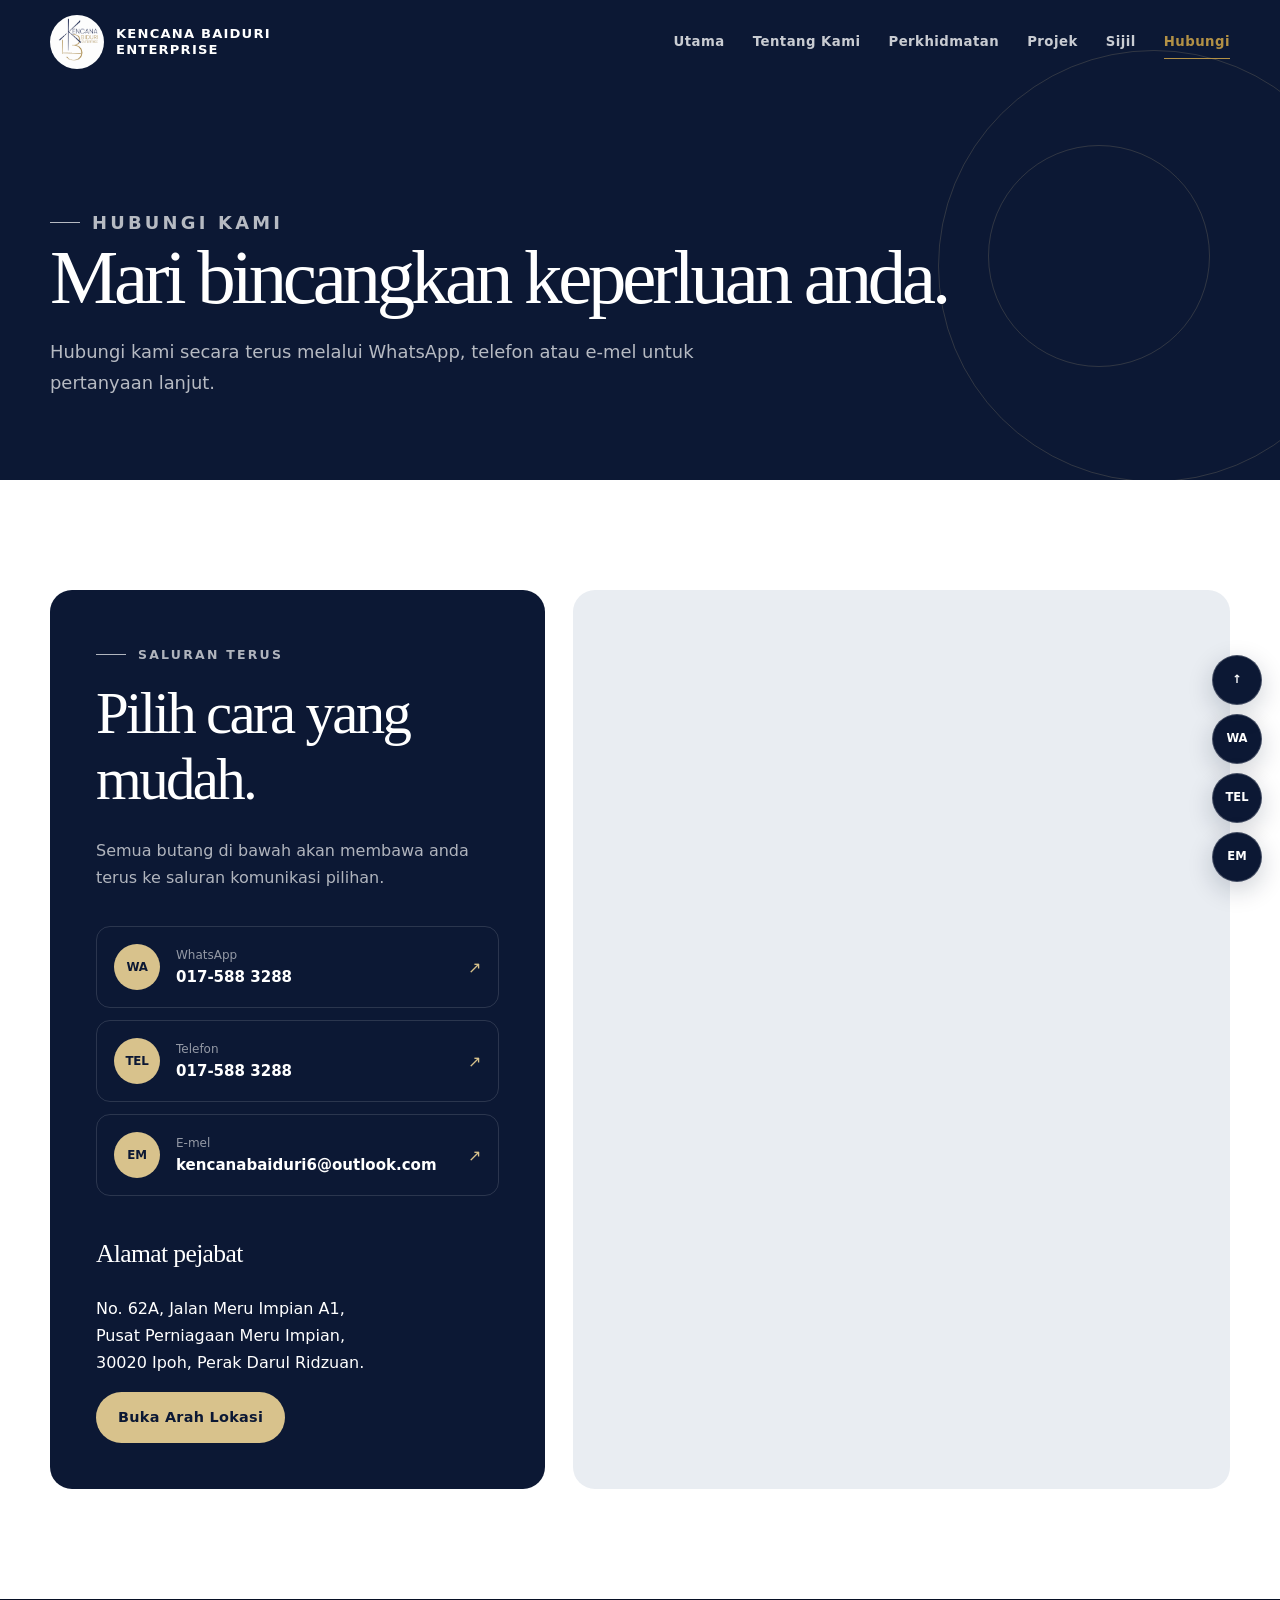
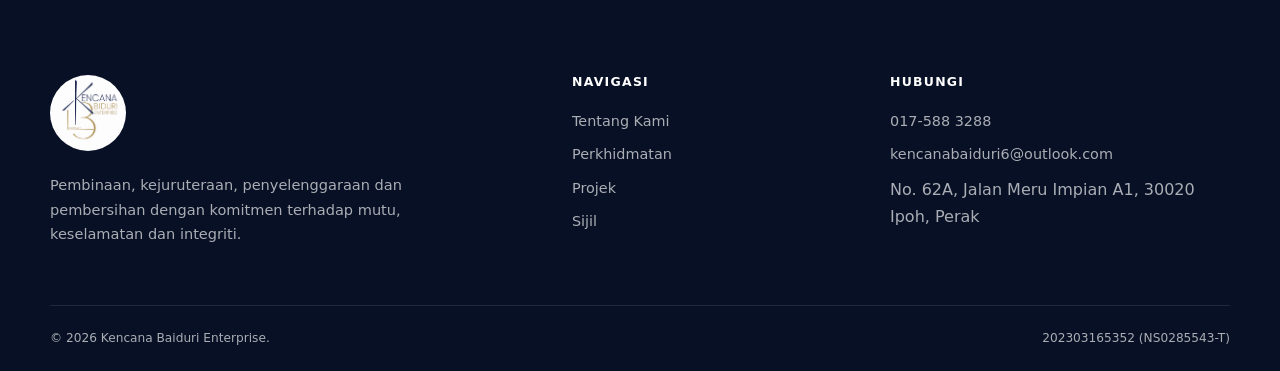
==== hubungi.html @ 01e51108 "Build Kencana Baiduri company website" ====
<!doctype html>
<html lang="ms">
<head>
  <meta charset="utf-8"><meta name="viewport" content="width=device-width, initial-scale=1">
  <meta name="description" content="Hubungi Kencana Baiduri Enterprise melalui WhatsApp, telefon atau e-mel.">
  <meta name="theme-color" content="#0c1834"><title>Hubungi Kami | Kencana Baiduri Enterprise</title>
  <link rel="icon" type="image/png" href="assets/images/kencana-baiduri-logo-upscaled.png"><link rel="stylesheet" href="assets/css/style.css"><script src="assets/js/main.js" defer></script>
</head>
<body>
  <a class="skip-link" href="#kandungan">Langkau ke kandungan</a>
  <header class="site-header"><div class="container nav-wrap"><a class="brand" href="index.html" aria-label="Kencana Baiduri Enterprise - Utama"><img src="assets/images/kencana-baiduri-logo-upscaled.png" alt="Logo Kencana Baiduri Enterprise"><span class="brand-text">Kencana Baiduri<br>Enterprise</span></a><button class="nav-toggle" type="button" aria-label="Buka menu" aria-expanded="false" aria-controls="main-menu"><span></span></button><nav class="nav-menu" id="main-menu" aria-label="Navigasi utama"><a href="index.html">Utama</a><a href="tentang.html">Tentang Kami</a><a href="perkhidmatan.html">Perkhidmatan</a><a href="projek.html">Projek</a><a href="sijil.html">Sijil</a><a href="hubungi.html">Hubungi</a></nav></div></header>
  <main id="kandungan">
    <section class="page-hero"><div class="container"><p class="eyebrow reveal">Hubungi kami</p><h1 class="reveal reveal-delay-1">Mari bincangkan keperluan anda.</h1><p class="reveal reveal-delay-2">Hubungi kami secara terus melalui WhatsApp, telefon atau e-mel untuk pertanyaan lanjut.</p></div></section>
    <section class="section"><div class="container contact-grid">
      <div class="contact-panel reveal"><p class="eyebrow">Saluran terus</p><h2>Pilih cara yang mudah.</h2><p>Semua butang di bawah akan membawa anda terus ke saluran komunikasi pilihan.</p>
        <div class="contact-options">
          <a class="contact-option" href="https://wa.me/60175883288" target="_blank" rel="noopener"><span class="contact-icon">WA</span><span><small>WhatsApp</small><strong>017-588 3288</strong></span><span class="arrow" aria-hidden="true">&#8599;</span></a>
          <a class="contact-option" href="tel:+60175883288"><span class="contact-icon">TEL</span><span><small>Telefon</small><strong>017-588 3288</strong></span><span class="arrow" aria-hidden="true">&#8599;</span></a>
          <a class="contact-option" href="mailto:kencanabaiduri6@outlook.com"><span class="contact-icon">EM</span><span><small>E-mel</small><strong>kencanabaiduri6@outlook.com</strong></span><span class="arrow" aria-hidden="true">&#8599;</span></a>
        </div>
        <div style="margin-top: 44px"><h3>Alamat pejabat</h3><p>No. 62A, Jalan Meru Impian A1,<br>Pusat Perniagaan Meru Impian,<br>30020 Ipoh, Perak Darul Ridzuan.</p><a class="btn btn-primary" href="https://www.google.com/maps/search/?api=1&query=No+62A+Jalan+Meru+Impian+A1+30020+Ipoh+Perak" target="_blank" rel="noopener">Buka Arah Lokasi</a></div>
      </div>
      <div class="map-card reveal reveal-delay-1"><iframe title="Peta lokasi Kencana Baiduri Enterprise" loading="lazy" allowfullscreen referrerpolicy="no-referrer-when-downgrade" src="https://www.google.com/maps?q=No%2062A%2C%20Jalan%20Meru%20Impian%20A1%2C%2030020%20Ipoh%2C%20Perak&output=embed"></iframe></div>
    </div></section>
  </main>
  <footer class="site-footer"><div class="container footer-main"><div class="footer-brand"><img src="assets/images/kencana-baiduri-logo-upscaled.png" alt="Logo Kencana Baiduri Enterprise" loading="lazy"><p>Pembinaan, kejuruteraan, penyelenggaraan dan pembersihan dengan komitmen terhadap mutu, keselamatan dan integriti.</p></div><div><h2 class="footer-heading">Navigasi</h2><div class="footer-links"><a href="tentang.html">Tentang Kami</a><a href="perkhidmatan.html">Perkhidmatan</a><a href="projek.html">Projek</a><a href="sijil.html">Sijil</a></div></div><div><h2 class="footer-heading">Hubungi</h2><div class="footer-links"><a href="tel:+60175883288">017-588 3288</a><a href="mailto:kencanabaiduri6@outlook.com">kencanabaiduri6@outlook.com</a><span>No. 62A, Jalan Meru Impian A1, 30020 Ipoh, Perak</span></div></div></div><div class="container footer-bottom"><span>&copy; <span data-year></span> Kencana Baiduri Enterprise.</span><span>202303165352 (NS0285543-T)</span></div></footer>
  <div class="floating-contact" aria-label="Hubungi segera"><button class="float-btn back-top" type="button" aria-label="Kembali ke atas">&#8593;</button><a class="float-btn" href="https://wa.me/60175883288" target="_blank" rel="noopener" aria-label="WhatsApp">WA</a><a class="float-btn" href="tel:+60175883288" aria-label="Telefon">TEL</a><a class="float-btn" href="mailto:kencanabaiduri6@outlook.com" aria-label="E-mel">EM</a></div>
</body>
</html>
---- assets/css/style.css ----
:root {
  --navy: #0c1834;
  --navy-soft: #162748;
  --navy-pale: #e9edf4;
  --gold: #b39146;
  --gold-light: #d8c28c;
  --ivory: #f7f5ef;
  --white: #ffffff;
  --ink: #142039;
  --muted: #667085;
  --line: rgba(12, 24, 52, 0.13);
  --shadow: 0 24px 70px rgba(12, 24, 52, 0.11);
  --container: min(1180px, calc(100% - 40px));
  --radius: 22px;
  --transition: 240ms cubic-bezier(.2, .8, .2, 1);
}

* {
  box-sizing: border-box;
}

html {
  scroll-behavior: smooth;
}

body {
  margin: 0;
  color: var(--ink);
  background: var(--white);
  font-family: Inter, ui-sans-serif, system-ui, -apple-system, BlinkMacSystemFont, "Segoe UI", sans-serif;
  font-size: 16px;
  line-height: 1.7;
  -webkit-font-smoothing: antialiased;
}

body.nav-open,
body.lightbox-open {
  overflow: hidden;
}

img {
  max-width: 100%;
  display: block;
}

a {
  color: inherit;
  text-decoration: none;
}

button,
a {
  -webkit-tap-highlight-color: transparent;
}

button,
input,
textarea,
select {
  font: inherit;
}

.skip-link {
  position: fixed;
  z-index: 1000;
  top: 10px;
  left: 10px;
  padding: 10px 16px;
  color: var(--white);
  background: var(--navy);
  border-radius: 8px;
  transform: translateY(-140%);
}

.skip-link:focus {
  transform: translateY(0);
}

.container {
  width: var(--container);
  margin-inline: auto;
}

.section {
  padding: 110px 0;
}

.section-soft {
  background: #f5f7fa;
}

.eyebrow {
  display: inline-flex;
  align-items: center;
  gap: 12px;
  margin: 0 0 18px;
  color: var(--gold);
  font-size: 0.78rem;
  font-weight: 750;
  letter-spacing: 0.18em;
  line-height: 1.4;
  text-transform: uppercase;
}

.eyebrow::before {
  width: 30px;
  height: 1px;
  content: "";
  background: currentColor;
}

h1,
h2,
h3,
p {
  margin-top: 0;
}

h1,
h2,
h3 {
  color: var(--navy);
  font-family: Georgia, "Times New Roman", serif;
  font-weight: 400;
  line-height: 1.12;
}

h1 {
  font-size: clamp(3.3rem, 7vw, 6.5rem);
  letter-spacing: -0.055em;
}

h2 {
  margin-bottom: 24px;
  font-size: clamp(2.35rem, 4.6vw, 4.25rem);
  letter-spacing: -0.045em;
}

h3 {
  font-size: 1.6rem;
  letter-spacing: -0.025em;
}

.lead {
  max-width: 760px;
  color: var(--muted);
  font-size: clamp(1.05rem, 1.6vw, 1.25rem);
}

.section-heading {
  display: grid;
  grid-template-columns: minmax(0, 0.9fr) minmax(260px, 0.55fr);
  gap: 70px;
  align-items: end;
  margin-bottom: 56px;
}

.section-heading > * {
  margin-bottom: 0;
}

.btn {
  min-height: 50px;
  display: inline-flex;
  align-items: center;
  justify-content: center;
  gap: 10px;
  padding: 12px 21px;
  border: 1px solid transparent;
  border-radius: 999px;
  cursor: pointer;
  font-size: 0.9rem;
  font-weight: 750;
  letter-spacing: 0.02em;
  transition: transform var(--transition), background var(--transition), color var(--transition), border-color var(--transition);
}

.btn:hover {
  transform: translateY(-2px);
}

.btn-primary {
  color: var(--navy);
  background: var(--gold-light);
}

.btn-primary:hover {
  background: #e5d5ad;
}

.btn-outline {
  color: var(--white);
  border-color: rgba(255, 255, 255, 0.42);
  background: rgba(255, 255, 255, 0.05);
  backdrop-filter: blur(8px);
}

.btn-outline:hover {
  border-color: var(--gold-light);
  color: var(--gold-light);
}

.btn-dark {
  color: var(--white);
  background: var(--navy);
}

.btn-dark:hover {
  background: var(--navy-soft);
}

.text-link {
  display: inline-flex;
  align-items: center;
  gap: 8px;
  color: var(--navy);
  font-weight: 750;
}

.text-link::after {
  content: "\2197";
  color: var(--gold);
  transition: transform var(--transition);
}

.text-link:hover::after {
  transform: translate(3px, -3px);
}

/* Header */
.site-header {
  position: fixed;
  z-index: 100;
  top: 0;
  left: 0;
  width: 100%;
  border-bottom: 1px solid transparent;
  transition: background var(--transition), border-color var(--transition), box-shadow var(--transition);
}

.site-header.scrolled,
.site-header.inner-header {
  border-color: rgba(12, 24, 52, 0.08);
  background: rgba(255, 255, 255, 0.94);
  box-shadow: 0 8px 30px rgba(12, 24, 52, 0.06);
  backdrop-filter: blur(16px);
}

.nav-wrap {
  min-height: 84px;
  display: flex;
  align-items: center;
  justify-content: space-between;
  gap: 30px;
}

.brand {
  position: relative;
  z-index: 102;
  display: inline-flex;
  align-items: center;
  gap: 12px;
}

.brand img {
  width: 54px;
  height: 54px;
  border-radius: 50%;
  object-fit: cover;
}

.brand-text {
  color: var(--white);
  font-size: 0.82rem;
  font-weight: 800;
  letter-spacing: 0.09em;
  line-height: 1.24;
  text-transform: uppercase;
}

.site-header.scrolled .brand-text,
.site-header.inner-header .brand-text {
  color: var(--navy);
}

.nav-menu {
  display: flex;
  align-items: center;
  gap: 28px;
}

.nav-menu a {
  position: relative;
  padding: 10px 0;
  color: rgba(255, 255, 255, 0.78);
  font-size: 0.83rem;
  font-weight: 720;
  letter-spacing: 0.035em;
}

.site-header.scrolled .nav-menu a,
.site-header.inner-header .nav-menu a {
  color: #43506a;
}

.nav-menu a::after {
  position: absolute;
  bottom: 4px;
  left: 0;
  width: 0;
  height: 1px;
  content: "";
  background: var(--gold);
  transition: width var(--transition);
}

.nav-menu a:hover,
.nav-menu a.active,
.site-header.scrolled .nav-menu a:hover,
.site-header.scrolled .nav-menu a.active,
.site-header.inner-header .nav-menu a:hover,
.site-header.inner-header .nav-menu a.active {
  color: var(--gold);
}

.nav-menu a:hover::after,
.nav-menu a.active::after {
  width: 100%;
}

.nav-toggle {
  position: relative;
  z-index: 102;
  width: 46px;
  height: 46px;
  display: none;
  align-items: center;
  justify-content: center;
  border: 1px solid rgba(255, 255, 255, 0.28);
  border-radius: 50%;
  color: var(--white);
  background: transparent;
  cursor: pointer;
}

.site-header.scrolled .nav-toggle,
.site-header.inner-header .nav-toggle {
  border-color: var(--line);
  color: var(--navy);
}

.nav-toggle span,
.nav-toggle span::before,
.nav-toggle span::after {
  width: 20px;
  height: 1.5px;
  display: block;
  content: "";
  background: currentColor;
  transition: transform var(--transition), opacity var(--transition);
}

.nav-toggle span::before {
  transform: translateY(-6px);
}

.nav-toggle span::after {
  transform: translateY(4.5px);
}

.nav-toggle[aria-expanded="true"] span {
  background: transparent;
}

.nav-toggle[aria-expanded="true"] span::before {
  background: var(--navy);
  transform: translateY(1px) rotate(45deg);
}

.nav-toggle[aria-expanded="true"] span::after {
  background: var(--navy);
  transform: translateY(-0.5px) rotate(-45deg);
}

/* Hero */
.hero {
  min-height: 760px;
  height: 92svh;
  display: grid;
  align-items: center;
  color: var(--white);
  background-color: var(--navy);
  background-image: linear-gradient(90deg, rgba(5, 12, 28, 0.96) 0%, rgba(5, 12, 28, 0.82) 42%, rgba(5, 12, 28, 0.18) 75%), url("../images/hero-infrastructure.png");
  background-position: center;
  background-size: cover;
}

.hero-content {
  max-width: 780px;
  padding-top: 90px;
}

.hero .eyebrow {
  color: var(--gold-light);
}

.hero h1 {
  margin-bottom: 26px;
  color: var(--white);
}

.hero h1 em {
  color: var(--gold-light);
  font-style: normal;
}

.hero .lead {
  max-width: 650px;
  margin-bottom: 34px;
  color: rgba(255, 255, 255, 0.73);
}

.hero-actions {
  display: flex;
  flex-wrap: wrap;
  gap: 12px;
}

.hero-stats {
  position: absolute;
  right: 0;
  bottom: 0;
  left: 0;
  display: grid;
  grid-template-columns: repeat(3, 1fr);
  border-top: 1px solid rgba(255, 255, 255, 0.16);
  background: rgba(7, 15, 33, 0.56);
  backdrop-filter: blur(14px);
}

.stat {
  padding: 23px 40px;
  border-right: 1px solid rgba(255, 255, 255, 0.13);
}

.stat:last-child {
  border-right: 0;
}

.stat strong,
.stat span {
  display: block;
}

.stat strong {
  color: var(--gold-light);
  font-family: Georgia, "Times New Roman", serif;
  font-size: 1.55rem;
  font-weight: 400;
}

.stat span {
  color: rgba(255, 255, 255, 0.67);
  font-size: 0.76rem;
  font-weight: 700;
  letter-spacing: 0.08em;
  text-transform: uppercase;
}

.page-hero {
  min-height: 480px;
  display: flex;
  align-items: flex-end;
  padding: 165px 0 82px;
  color: var(--white);
  background: var(--navy);
  overflow: hidden;
  position: relative;
}

.page-hero::before,
.page-hero::after {
  position: absolute;
  border: 1px solid rgba(216, 194, 140, 0.18);
  border-radius: 50%;
  content: "";
}

.page-hero::before {
  top: 50px;
  right: -90px;
  width: 430px;
  height: 430px;
}

.page-hero::after {
  top: 145px;
  right: 70px;
  width: 220px;
  height: 220px;
}

.page-hero .container {
  position: relative;
  z-index: 1;
}

.page-hero h1 {
  max-width: 900px;
  margin-bottom: 16px;
  color: var(--white);
  font-size: clamp(3.3rem, 6vw, 5.8rem);
}

.page-hero p {
  max-width: 670px;
  margin-bottom: 0;
  color: rgba(255, 255, 255, 0.7);
  font-size: 1.12rem;
}

/* Content blocks */
.split {
  display: grid;
  grid-template-columns: minmax(0, 0.85fr) minmax(320px, 1fr);
  gap: 90px;
  align-items: center;
}

.brand-panel {
  position: relative;
  min-height: 520px;
  display: grid;
  place-items: center;
  padding: 56px;
  border-radius: 32px 0 32px 0;
  background: var(--navy);
  overflow: hidden;
}

.brand-panel::before {
  position: absolute;
  top: -130px;
  right: -130px;
  width: 390px;
  height: 390px;
  border: 1px solid rgba(216, 194, 140, 0.28);
  border-radius: 50%;
  content: "";
}

.brand-panel::after {
  position: absolute;
  bottom: -120px;
  left: -80px;
  width: 320px;
  height: 320px;
  border: 70px solid rgba(179, 145, 70, 0.1);
  border-radius: 50%;
  content: "";
}

.brand-panel img {
  position: relative;
  z-index: 1;
  width: min(100%, 360px);
  border-radius: 50%;
  box-shadow: 0 24px 70px rgba(0, 0, 0, 0.25);
}

.feature-list {
  margin: 32px 0;
  padding: 0;
  list-style: none;
}

.feature-list li {
  display: grid;
  grid-template-columns: 28px 1fr;
  gap: 12px;
  align-items: start;
  margin-bottom: 14px;
}

.feature-list li::before {
  width: 24px;
  height: 24px;
  display: grid;
  place-items: center;
  border-radius: 50%;
  color: var(--gold);
  background: rgba(179, 145, 70, 0.12);
  content: "\2713";
  font-size: 0.75rem;
  font-weight: 900;
}

.service-grid {
  display: grid;
  grid-template-columns: repeat(4, 1fr);
  border-top: 1px solid var(--line);
  border-left: 1px solid var(--line);
}

.service-card {
  min-height: 360px;
  display: flex;
  flex-direction: column;
  padding: 38px 30px 32px;
  border-right: 1px solid var(--line);
  border-bottom: 1px solid var(--line);
  background: var(--white);
  transition: color var(--transition), background var(--transition), transform var(--transition);
}

.service-card:hover {
  z-index: 2;
  color: var(--white);
  background: var(--navy);
  transform: translateY(-6px);
}

.service-card .number {
  margin-bottom: 70px;
  color: var(--gold);
  font-family: Georgia, "Times New Roman", serif;
  font-size: 1.05rem;
}

.service-card h3 {
  margin-bottom: 15px;
  transition: color var(--transition);
}

.service-card p {
  margin-bottom: 0;
  color: var(--muted);
  font-size: 0.92rem;
  transition: color var(--transition);
}

.service-card:hover h3,
.service-card:hover p {
  color: var(--white);
}

.service-card .arrow {
  width: 42px;
  height: 42px;
  display: grid;
  place-items: center;
  margin-top: auto;
  border: 1px solid var(--line);
  border-radius: 50%;
  color: var(--gold);
  transition: border-color var(--transition), transform var(--transition);
}

.service-card:hover .arrow {
  border-color: rgba(255, 255, 255, 0.3);
  transform: rotate(45deg);
}

.project-list {
  display: grid;
  gap: 18px;
}

.project-row {
  display: grid;
  grid-template-columns: 90px minmax(0, 1fr) 210px 160px;
  gap: 30px;
  align-items: center;
  padding: 30px 34px;
  border: 1px solid var(--line);
  border-radius: 16px;
  background: var(--white);
  transition: border-color var(--transition), box-shadow var(--transition), transform var(--transition);
}

.project-row:hover {
  border-color: rgba(179, 145, 70, 0.45);
  box-shadow: var(--shadow);
  transform: translateY(-3px);
}

.project-row .project-index {
  color: var(--gold);
  font-family: Georgia, "Times New Roman", serif;
  font-size: 2rem;
}

.project-row h3 {
  margin-bottom: 4px;
  font-family: inherit;
  font-size: 1rem;
  font-weight: 760;
  line-height: 1.5;
}

.project-row p,
.project-row span {
  margin-bottom: 0;
  color: var(--muted);
  font-size: 0.87rem;
}

.project-value {
  color: var(--navy) !important;
  font-weight: 800;
  text-align: right;
}

.metrics {
  display: grid;
  grid-template-columns: repeat(3, 1fr);
  margin-top: 64px;
  border: 1px solid var(--line);
  border-radius: var(--radius);
  overflow: hidden;
}

.metric {
  padding: 38px;
  border-right: 1px solid var(--line);
}

.metric:last-child {
  border-right: 0;
}

.metric strong,
.metric span {
  display: block;
}

.metric strong {
  color: var(--navy);
  font-family: Georgia, "Times New Roman", serif;
  font-size: clamp(2rem, 4vw, 3.4rem);
  font-weight: 400;
  line-height: 1.1;
}

.metric span {
  margin-top: 8px;
  color: var(--muted);
  font-size: 0.8rem;
  font-weight: 750;
  letter-spacing: 0.08em;
  text-transform: uppercase;
}

.gallery-grid {
  display: grid;
  grid-template-columns: repeat(4, 1fr);
  gap: 14px;
}

.gallery-item {
  position: relative;
  aspect-ratio: 1 / 0.9;
  padding: 0;
  border: 0;
  border-radius: 16px;
  cursor: zoom-in;
  background: var(--navy);
  overflow: hidden;
}

.gallery-item img {
  width: 100%;
  height: 100%;
  object-fit: cover;
  transition: transform 600ms cubic-bezier(.2, .8, .2, 1), opacity var(--transition);
}

.gallery-item::after {
  position: absolute;
  inset: 0;
  content: "";
  background: linear-gradient(180deg, transparent 55%, rgba(5, 12, 28, 0.76));
  opacity: 0;
  transition: opacity var(--transition);
}

.gallery-item:hover img {
  transform: scale(1.045);
}

.gallery-item:hover::after {
  opacity: 1;
}

.document-grid {
  display: grid;
  grid-template-columns: repeat(3, 1fr);
  gap: 28px;
}

.document-card {
  border: 1px solid var(--line);
  border-radius: 18px;
  background: var(--white);
  overflow: hidden;
  transition: transform var(--transition), box-shadow var(--transition);
}

.document-card:hover {
  box-shadow: var(--shadow);
  transform: translateY(-5px);
}

.document-preview {
  position: relative;
  width: 100%;
  aspect-ratio: 0.72;
  padding: 0;
  border: 0;
  cursor: zoom-in;
  background: #eef1f5;
  overflow: hidden;
}

.document-preview img {
  width: 100%;
  height: 100%;
  object-fit: cover;
  transition: transform 500ms cubic-bezier(.2, .8, .2, 1);
}

.document-preview::after {
  position: absolute;
  inset: 0;
  display: grid;
  place-items: center;
  color: var(--white);
  background: rgba(12, 24, 52, 0.62);
  content: "Lihat penuh";
  font-weight: 750;
  opacity: 0;
  transition: opacity var(--transition);
}

.document-preview:hover::after {
  opacity: 1;
}

.document-preview:hover img {
  transform: scale(1.025);
}

.document-body {
  padding: 24px;
}

.document-body h3 {
  min-height: 57px;
  margin-bottom: 16px;
  font-family: inherit;
  font-size: 1rem;
  font-weight: 780;
  line-height: 1.45;
}

.document-actions {
  display: flex;
  justify-content: space-between;
  gap: 15px;
  padding-top: 16px;
  border-top: 1px solid var(--line);
}

.document-actions button,
.document-actions a {
  padding: 0;
  border: 0;
  color: var(--muted);
  background: none;
  cursor: pointer;
  font-size: 0.82rem;
  font-weight: 750;
}

.document-actions button:hover,
.document-actions a:hover {
  color: var(--gold);
}

.info-table {
  border-top: 1px solid var(--line);
}

.info-row {
  display: grid;
  grid-template-columns: minmax(180px, 0.42fr) 1fr;
  gap: 40px;
  padding: 22px 0;
  border-bottom: 1px solid var(--line);
}

.info-row dt {
  color: var(--muted);
  font-size: 0.82rem;
  font-weight: 750;
  letter-spacing: 0.06em;
  text-transform: uppercase;
}

.info-row dd {
  margin: 0;
  color: var(--navy);
  font-weight: 650;
}

.org-chart {
  max-width: 760px;
  display: grid;
  justify-items: center;
  gap: 38px;
  margin: 60px auto 0;
}

.org-node {
  position: relative;
  width: min(100%, 420px);
  padding: 25px;
  border: 1px solid rgba(216, 194, 140, 0.5);
  border-radius: 12px;
  color: var(--white);
  background: var(--navy);
  text-align: center;
}

.org-node:not(:last-child)::after {
  position: absolute;
  bottom: -39px;
  left: 50%;
  width: 1px;
  height: 39px;
  content: "";
  background: var(--gold);
}

.org-node span {
  display: block;
  color: var(--gold-light);
  font-size: 0.74rem;
  font-weight: 750;
  letter-spacing: 0.12em;
  text-transform: uppercase;
}

.org-node strong {
  display: block;
  margin-top: 5px;
}

.contact-grid {
  display: grid;
  grid-template-columns: minmax(0, 0.86fr) minmax(390px, 1.14fr);
  gap: 28px;
}

.contact-panel {
  padding: 46px;
  border-radius: var(--radius);
  color: var(--white);
  background: var(--navy);
}

.contact-panel h2,
.contact-panel h3 {
  color: var(--white);
}

.contact-panel > p {
  color: rgba(255, 255, 255, 0.68);
}

.contact-options {
  display: grid;
  gap: 12px;
  margin-top: 35px;
}

.contact-option {
  display: grid;
  grid-template-columns: 46px 1fr auto;
  gap: 16px;
  align-items: center;
  padding: 17px;
  border: 1px solid rgba(255, 255, 255, 0.13);
  border-radius: 14px;
  transition: border-color var(--transition), background var(--transition);
}

.contact-option:hover {
  border-color: rgba(216, 194, 140, 0.5);
  background: rgba(255, 255, 255, 0.05);
}

.contact-icon {
  width: 46px;
  height: 46px;
  display: grid;
  place-items: center;
  border-radius: 50%;
  color: var(--navy);
  background: var(--gold-light);
  font-size: 0.74rem;
  font-weight: 900;
  letter-spacing: -0.02em;
}

.contact-option small,
.contact-option strong {
  display: block;
}

.contact-option small {
  color: rgba(255, 255, 255, 0.56);
  font-size: 0.75rem;
}

.contact-option strong {
  font-size: 0.94rem;
  word-break: break-word;
}

.contact-option .arrow {
  color: var(--gold-light);
}

.map-card {
  min-height: 620px;
  border-radius: var(--radius);
  background: #e9edf2;
  overflow: hidden;
}

.map-card iframe {
  width: 100%;
  height: 100%;
  min-height: 620px;
  border: 0;
}

.cta-band {
  padding: 80px 0;
  color: var(--white);
  background: var(--navy);
}

.cta-wrap {
  display: flex;
  align-items: center;
  justify-content: space-between;
  gap: 40px;
}

.cta-band h2 {
  max-width: 760px;
  margin-bottom: 0;
  color: var(--white);
  font-size: clamp(2.2rem, 4vw, 4rem);
}

/* Lightbox */
.lightbox {
  position: fixed;
  z-index: 300;
  inset: 0;
  display: grid;
  grid-template-columns: 70px minmax(0, 1fr) 70px;
  align-items: center;
  padding: 75px 20px 28px;
  color: var(--white);
  background: rgba(4, 9, 20, 0.94);
  opacity: 0;
  pointer-events: none;
  transition: opacity var(--transition);
}

.lightbox.open {
  opacity: 1;
  pointer-events: auto;
}

.lightbox-figure {
  max-width: min(1050px, 100%);
  max-height: calc(100vh - 120px);
  display: grid;
  justify-self: center;
  gap: 14px;
  margin: 0;
}

.lightbox-figure img {
  max-width: 100%;
  max-height: calc(100vh - 165px);
  margin: auto;
  border-radius: 8px;
  object-fit: contain;
}

.lightbox-figure figcaption {
  color: rgba(255, 255, 255, 0.7);
  font-size: 0.88rem;
  text-align: center;
}

.lightbox-close,
.lightbox-nav {
  width: 48px;
  height: 48px;
  display: grid;
  place-items: center;
  border: 1px solid rgba(255, 255, 255, 0.26);
  border-radius: 50%;
  color: var(--white);
  background: transparent;
  cursor: pointer;
  transition: color var(--transition), border-color var(--transition), background var(--transition);
}

.lightbox-close:hover,
.lightbox-nav:hover {
  border-color: var(--gold-light);
  color: var(--navy);
  background: var(--gold-light);
}

.lightbox-close {
  position: absolute;
  top: 18px;
  right: 22px;
  font-size: 1.35rem;
}

.lightbox-nav {
  justify-self: center;
  font-size: 1.3rem;
}

/* Footer and floating actions */
.site-footer {
  color: rgba(255, 255, 255, 0.66);
  background: #071024;
}

.footer-main {
  display: grid;
  grid-template-columns: 1.3fr 0.7fr 1fr;
  gap: 80px;
  padding: 76px 0 58px;
}

.footer-brand img {
  width: 76px;
  height: 76px;
  margin-bottom: 22px;
  border-radius: 50%;
}

.footer-brand p {
  max-width: 390px;
  margin-bottom: 0;
  font-size: 0.91rem;
}

.footer-heading {
  margin-bottom: 20px;
  color: var(--white);
  font-family: inherit;
  font-size: 0.78rem;
  font-weight: 800;
  letter-spacing: 0.1em;
  text-transform: uppercase;
}

.footer-links {
  display: grid;
  gap: 9px;
}

.footer-links a {
  font-size: 0.9rem;
  transition: color var(--transition);
}

.footer-links a:hover {
  color: var(--gold-light);
}

.footer-bottom {
  display: flex;
  justify-content: space-between;
  gap: 20px;
  padding: 22px 0;
  border-top: 1px solid rgba(255, 255, 255, 0.1);
  font-size: 0.76rem;
}

.floating-contact {
  position: fixed;
  z-index: 80;
  right: 18px;
  bottom: 18px;
  display: grid;
  gap: 9px;
}

.float-btn {
  width: 50px;
  height: 50px;
  display: grid;
  place-items: center;
  border: 1px solid rgba(255, 255, 255, 0.22);
  border-radius: 50%;
  color: var(--white);
  background: var(--navy);
  box-shadow: 0 8px 26px rgba(12, 24, 52, 0.2);
  font-size: 0.72rem;
  font-weight: 850;
  transition: transform var(--transition), background var(--transition), color var(--transition);
}

.float-btn:hover {
  color: var(--navy);
  background: var(--gold-light);
  transform: translateY(-2px);
}

.back-top {
  opacity: 0;
  pointer-events: none;
  transform: translateY(8px);
}

.back-top.visible {
  opacity: 1;
  pointer-events: auto;
  transform: translateY(0);
}

/* Motion */
.reveal {
  opacity: 0;
  transform: translateY(24px);
  transition: opacity 700ms cubic-bezier(.2, .8, .2, 1), transform 700ms cubic-bezier(.2, .8, .2, 1);
}

.reveal.is-visible {
  opacity: 1;
  transform: none;
}

.reveal-delay-1 { transition-delay: 90ms; }
.reveal-delay-2 { transition-delay: 180ms; }
.reveal-delay-3 { transition-delay: 270ms; }

@media (max-width: 1050px) {
  .nav-menu {
    gap: 19px;
  }

  .nav-menu a {
    font-size: 0.76rem;
  }

  .service-grid {
    grid-template-columns: repeat(2, 1fr);
  }

  .project-row {
    grid-template-columns: 60px minmax(0, 1fr) 185px;
  }

  .project-value {
    grid-column: 2 / -1;
    text-align: left;
  }

  .document-grid {
    grid-template-columns: repeat(2, 1fr);
  }
}

@media (max-width: 820px) {
  :root {
    --container: min(100% - 32px, 680px);
  }

  .section {
    padding: 78px 0;
  }

  .nav-wrap {
    min-height: 74px;
  }

  .brand img {
    width: 47px;
    height: 47px;
  }

  .brand-text {
    color: var(--navy);
  }

  .nav-toggle {
    display: flex;
  }

  .site-header:not(.scrolled):not(.inner-header) .nav-toggle[aria-expanded="false"] {
    color: var(--white);
  }

  .nav-menu {
    position: fixed;
    z-index: 101;
    inset: 0;
    display: flex;
    flex-direction: column;
    align-items: flex-start;
    justify-content: center;
    gap: 6px;
    padding: 100px max(30px, 8vw);
    background: rgba(255, 255, 255, 0.98);
    opacity: 0;
    pointer-events: none;
    transform: translateY(-12px);
    transition: opacity var(--transition), transform var(--transition);
  }

  .nav-menu.open {
    opacity: 1;
    pointer-events: auto;
    transform: none;
  }

  .nav-menu a,
  .site-header.scrolled .nav-menu a,
  .site-header.inner-header .nav-menu a {
    color: var(--navy);
    font-family: Georgia, "Times New Roman", serif;
    font-size: clamp(1.8rem, 8vw, 3rem);
    font-weight: 400;
    letter-spacing: -0.03em;
  }

  .hero {
    min-height: 760px;
    height: 100svh;
    background-image: linear-gradient(90deg, rgba(5, 12, 28, 0.95), rgba(5, 12, 28, 0.68)), url("../images/hero-infrastructure.png");
    background-position: 62% center;
  }

  .hero-content {
    padding-top: 55px;
  }

  .hero-stats {
    grid-template-columns: 1fr 1fr;
  }

  .stat {
    padding: 15px 18px;
  }

  .stat:last-child {
    display: none;
  }

  .section-heading,
  .split,
  .contact-grid {
    grid-template-columns: 1fr;
    gap: 38px;
  }

  .brand-panel {
    min-height: 420px;
  }

  .gallery-grid {
    grid-template-columns: repeat(2, 1fr);
  }

  .metrics {
    grid-template-columns: 1fr;
  }

  .metric {
    border-right: 0;
    border-bottom: 1px solid var(--line);
  }

  .metric:last-child {
    border-bottom: 0;
  }

  .cta-wrap {
    align-items: flex-start;
    flex-direction: column;
  }

  .footer-main {
    grid-template-columns: 1fr 1fr;
    gap: 48px;
  }

  .footer-brand {
    grid-column: 1 / -1;
  }
}

@media (max-width: 580px) {
  :root {
    --container: calc(100% - 28px);
  }

  h1 {
    font-size: clamp(2.8rem, 14vw, 4.1rem);
  }

  .hero-actions {
    display: grid;
  }

  .btn {
    width: 100%;
  }

  .page-hero {
    min-height: 420px;
    padding-bottom: 62px;
  }

  .page-hero h1 {
    font-size: clamp(2.75rem, 14vw, 4rem);
  }

  .section-heading {
    margin-bottom: 38px;
  }

  .service-grid,
  .document-grid,
  .gallery-grid {
    grid-template-columns: 1fr;
  }

  .service-card {
    min-height: 315px;
  }

  .project-row {
    grid-template-columns: 44px minmax(0, 1fr);
    gap: 14px;
    padding: 24px 20px;
  }

  .project-period,
  .project-value {
    grid-column: 2;
  }

  .info-row {
    grid-template-columns: 1fr;
    gap: 4px;
  }

  .contact-panel {
    padding: 30px 20px;
  }

  .contact-option {
    grid-template-columns: 42px minmax(0, 1fr);
  }

  .contact-option .arrow {
    display: none;
  }

  .map-card,
  .map-card iframe {
    min-height: 430px;
  }

  .document-body h3 {
    min-height: 0;
  }

  .footer-main {
    grid-template-columns: 1fr;
  }

  .footer-brand {
    grid-column: auto;
  }

  .footer-bottom {
    flex-direction: column;
  }

  .floating-contact {
    right: 12px;
    bottom: 12px;
  }

  .float-btn {
    width: 46px;
    height: 46px;
  }

  .lightbox {
    grid-template-columns: 45px minmax(0, 1fr) 45px;
    padding-inline: 6px;
  }

  .lightbox-nav {
    width: 40px;
    height: 40px;
  }
}

@media (prefers-reduced-motion: reduce) {
  *,
  *::before,
  *::after {
    scroll-behavior: auto !important;
    transition-duration: 0.01ms !important;
    animation-duration: 0.01ms !important;
    animation-iteration-count: 1 !important;
  }

  .reveal {
    opacity: 1;
    transform: none;
  }
}
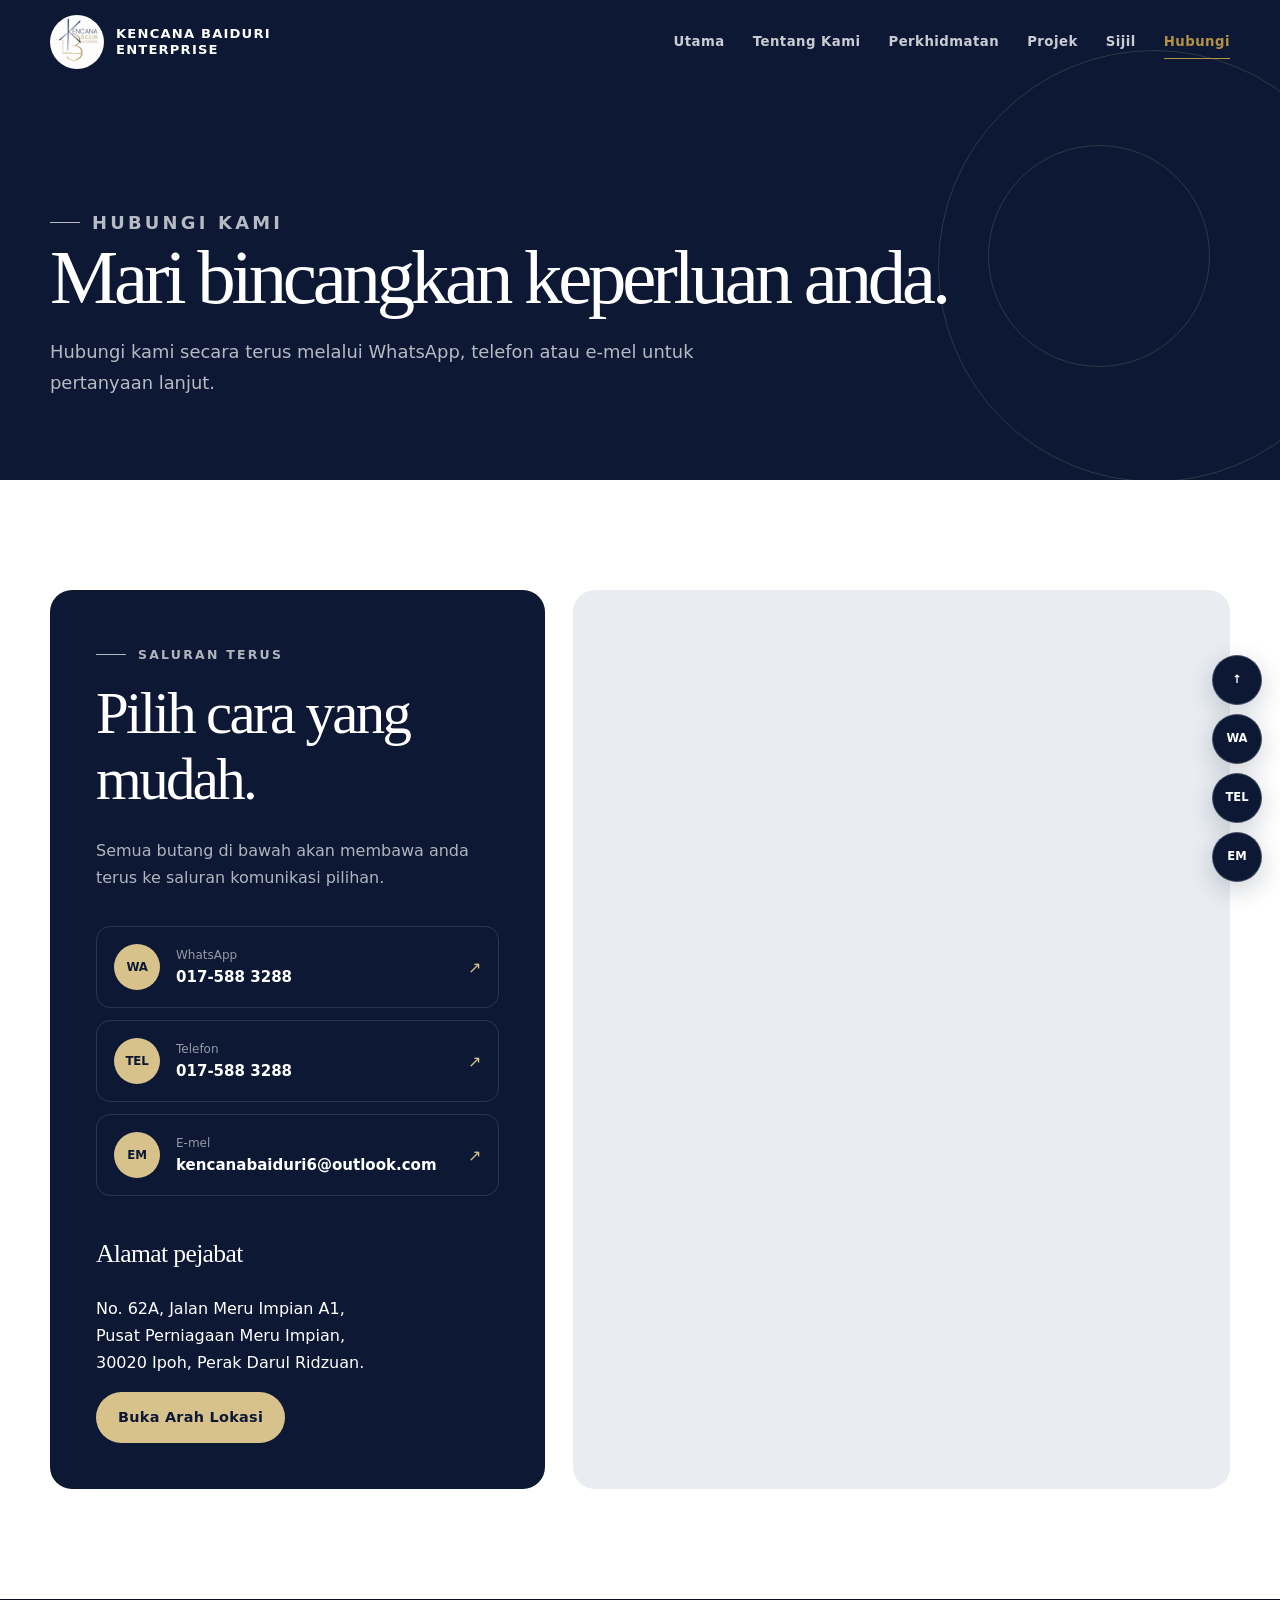
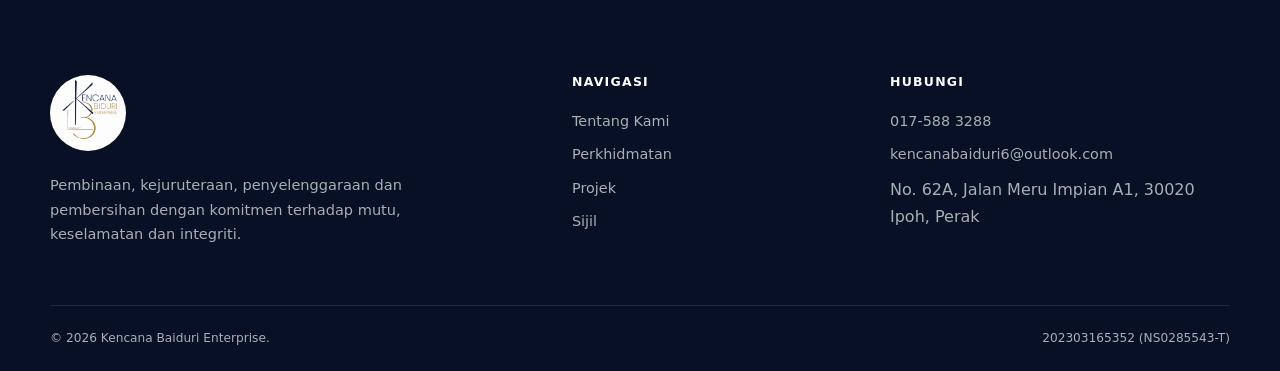
==== commit 324864c3: "Polish responsive navigation and site performance" ====
--- a/hubungi.html
+++ b/hubungi.html
@@ -4,11 +4,11 @@
   <meta charset="utf-8"><meta name="viewport" content="width=device-width, initial-scale=1">
   <meta name="description" content="Hubungi Kencana Baiduri Enterprise melalui WhatsApp, telefon atau e-mel.">
   <meta name="theme-color" content="#0c1834"><title>Hubungi Kami | Kencana Baiduri Enterprise</title>
-  <link rel="icon" type="image/png" href="assets/images/kencana-baiduri-logo-upscaled.png"><link rel="stylesheet" href="assets/css/style.css"><script src="assets/js/main.js" defer></script>
+  <link rel="icon" type="image/png" href="assets/images/kencana-baiduri-logo-web.png"><link rel="stylesheet" href="assets/css/style.css"><script src="assets/js/main.js" defer></script>
 </head>
 <body>
   <a class="skip-link" href="#kandungan">Langkau ke kandungan</a>
-  <header class="site-header"><div class="container nav-wrap"><a class="brand" href="index.html" aria-label="Kencana Baiduri Enterprise - Utama"><img src="assets/images/kencana-baiduri-logo-upscaled.png" alt="Logo Kencana Baiduri Enterprise"><span class="brand-text">Kencana Baiduri<br>Enterprise</span></a><button class="nav-toggle" type="button" aria-label="Buka menu" aria-expanded="false" aria-controls="main-menu"><span></span></button><nav class="nav-menu" id="main-menu" aria-label="Navigasi utama"><a href="index.html">Utama</a><a href="tentang.html">Tentang Kami</a><a href="perkhidmatan.html">Perkhidmatan</a><a href="projek.html">Projek</a><a href="sijil.html">Sijil</a><a href="hubungi.html">Hubungi</a></nav></div></header>
+  <header class="site-header"><div class="container nav-wrap"><a class="brand" href="index.html" aria-label="Kencana Baiduri Enterprise - Utama"><img src="assets/images/kencana-baiduri-logo-web.png" alt="Logo Kencana Baiduri Enterprise"><span class="brand-text">Kencana Baiduri<br>Enterprise</span></a><button class="nav-toggle" type="button" aria-label="Buka menu" aria-expanded="false" aria-controls="main-menu"><span></span></button><nav class="nav-menu" id="main-menu" aria-label="Navigasi utama"><a href="index.html">Utama</a><a href="tentang.html">Tentang Kami</a><a href="perkhidmatan.html">Perkhidmatan</a><a href="projek.html">Projek</a><a href="sijil.html">Sijil</a><a href="hubungi.html">Hubungi</a></nav></div></header>
   <main id="kandungan">
     <section class="page-hero"><div class="container"><p class="eyebrow reveal">Hubungi kami</p><h1 class="reveal reveal-delay-1">Mari bincangkan keperluan anda.</h1><p class="reveal reveal-delay-2">Hubungi kami secara terus melalui WhatsApp, telefon atau e-mel untuk pertanyaan lanjut.</p></div></section>
     <section class="section"><div class="container contact-grid">
@@ -23,7 +23,7 @@
       <div class="map-card reveal reveal-delay-1"><iframe title="Peta lokasi Kencana Baiduri Enterprise" loading="lazy" allowfullscreen referrerpolicy="no-referrer-when-downgrade" src="https://www.google.com/maps?q=No%2062A%2C%20Jalan%20Meru%20Impian%20A1%2C%2030020%20Ipoh%2C%20Perak&output=embed"></iframe></div>
     </div></section>
   </main>
-  <footer class="site-footer"><div class="container footer-main"><div class="footer-brand"><img src="assets/images/kencana-baiduri-logo-upscaled.png" alt="Logo Kencana Baiduri Enterprise" loading="lazy"><p>Pembinaan, kejuruteraan, penyelenggaraan dan pembersihan dengan komitmen terhadap mutu, keselamatan dan integriti.</p></div><div><h2 class="footer-heading">Navigasi</h2><div class="footer-links"><a href="tentang.html">Tentang Kami</a><a href="perkhidmatan.html">Perkhidmatan</a><a href="projek.html">Projek</a><a href="sijil.html">Sijil</a></div></div><div><h2 class="footer-heading">Hubungi</h2><div class="footer-links"><a href="tel:+60175883288">017-588 3288</a><a href="mailto:kencanabaiduri6@outlook.com">kencanabaiduri6@outlook.com</a><span>No. 62A, Jalan Meru Impian A1, 30020 Ipoh, Perak</span></div></div></div><div class="container footer-bottom"><span>&copy; <span data-year></span> Kencana Baiduri Enterprise.</span><span>202303165352 (NS0285543-T)</span></div></footer>
+  <footer class="site-footer"><div class="container footer-main"><div class="footer-brand"><img src="assets/images/kencana-baiduri-logo-web.png" alt="Logo Kencana Baiduri Enterprise" loading="lazy"><p>Pembinaan, kejuruteraan, penyelenggaraan dan pembersihan dengan komitmen terhadap mutu, keselamatan dan integriti.</p></div><div><h2 class="footer-heading">Navigasi</h2><div class="footer-links"><a href="tentang.html">Tentang Kami</a><a href="perkhidmatan.html">Perkhidmatan</a><a href="projek.html">Projek</a><a href="sijil.html">Sijil</a></div></div><div><h2 class="footer-heading">Hubungi</h2><div class="footer-links"><a href="tel:+60175883288">017-588 3288</a><a href="mailto:kencanabaiduri6@outlook.com">kencanabaiduri6@outlook.com</a><span>No. 62A, Jalan Meru Impian A1, 30020 Ipoh, Perak</span></div></div></div><div class="container footer-bottom"><span>&copy; <span data-year></span> Kencana Baiduri Enterprise.</span><span>202303165352 (NS0285543-T)</span></div></footer>
   <div class="floating-contact" aria-label="Hubungi segera"><button class="float-btn back-top" type="button" aria-label="Kembali ke atas">&#8593;</button><a class="float-btn" href="https://wa.me/60175883288" target="_blank" rel="noopener" aria-label="WhatsApp">WA</a><a class="float-btn" href="tel:+60175883288" aria-label="Telefon">TEL</a><a class="float-btn" href="mailto:kencanabaiduri6@outlook.com" aria-label="E-mel">EM</a></div>
 </body>
 </html>
--- a/assets/css/style.css
+++ b/assets/css/style.css
@@ -38,6 +38,15 @@
   overflow: hidden;
 }
 
+body.nav-open .site-header .brand-text,
+body.nav-open .site-header .nav-toggle {
+  color: var(--navy);
+}
+
+body.nav-open .site-header .nav-toggle {
+  border-color: var(--line);
+}
+
 img {
   max-width: 100%;
   display: block;
@@ -46,6 +55,11 @@
 a {
   color: inherit;
   text-decoration: none;
+}
+
+:focus-visible {
+  outline: 3px solid var(--gold-light);
+  outline-offset: 4px;
 }
 
 button,
@@ -384,15 +398,17 @@
 
 /* Hero */
 .hero {
+  position: relative;
   min-height: 760px;
   height: 92svh;
   display: grid;
   align-items: center;
   color: var(--white);
   background-color: var(--navy);
-  background-image: linear-gradient(90deg, rgba(5, 12, 28, 0.96) 0%, rgba(5, 12, 28, 0.82) 42%, rgba(5, 12, 28, 0.18) 75%), url("../images/hero-infrastructure.png");
+  background-image: linear-gradient(90deg, rgba(5, 12, 28, 0.96) 0%, rgba(5, 12, 28, 0.82) 42%, rgba(5, 12, 28, 0.18) 75%), url("../images/hero-infrastructure.webp");
   background-position: center;
   background-size: cover;
+  overflow: hidden;
 }
 
 .hero-content {
@@ -613,6 +629,10 @@
   transition: color var(--transition), background var(--transition), transform var(--transition);
 }
 
+.service-card[id] {
+  scroll-margin-top: 110px;
+}
+
 .service-card:hover {
   z-index: 2;
   color: var(--white);
@@ -1212,6 +1232,7 @@
 }
 
 .float-btn {
+  position: relative;
   width: 50px;
   height: 50px;
   display: grid;
@@ -1226,6 +1247,30 @@
   transition: transform var(--transition), background var(--transition), color var(--transition);
 }
 
+.float-btn::before {
+  position: absolute;
+  top: 50%;
+  right: 58px;
+  padding: 6px 10px;
+  border-radius: 7px;
+  color: var(--white);
+  background: var(--navy);
+  content: attr(aria-label);
+  font-size: 0.72rem;
+  font-weight: 700;
+  white-space: nowrap;
+  opacity: 0;
+  pointer-events: none;
+  transform: translate(8px, -50%);
+  transition: opacity var(--transition), transform var(--transition);
+}
+
+.float-btn:hover::before,
+.float-btn:focus-visible::before {
+  opacity: 1;
+  transform: translate(0, -50%);
+}
+
 .float-btn:hover {
   color: var(--navy);
   background: var(--gold-light);
@@ -1303,10 +1348,6 @@
   .brand img {
     width: 47px;
     height: 47px;
-  }
-
-  .brand-text {
-    color: var(--navy);
   }
 
   .nav-toggle {
@@ -1353,7 +1394,7 @@
   .hero {
     min-height: 760px;
     height: 100svh;
-    background-image: linear-gradient(90deg, rgba(5, 12, 28, 0.95), rgba(5, 12, 28, 0.68)), url("../images/hero-infrastructure.png");
+    background-image: linear-gradient(90deg, rgba(5, 12, 28, 0.95), rgba(5, 12, 28, 0.68)), url("../images/hero-infrastructure.webp");
     background-position: 62% center;
   }
 
@@ -1513,6 +1554,10 @@
   .float-btn {
     width: 46px;
     height: 46px;
+  }
+
+  .float-btn::before {
+    display: none;
   }
 
   .lightbox {
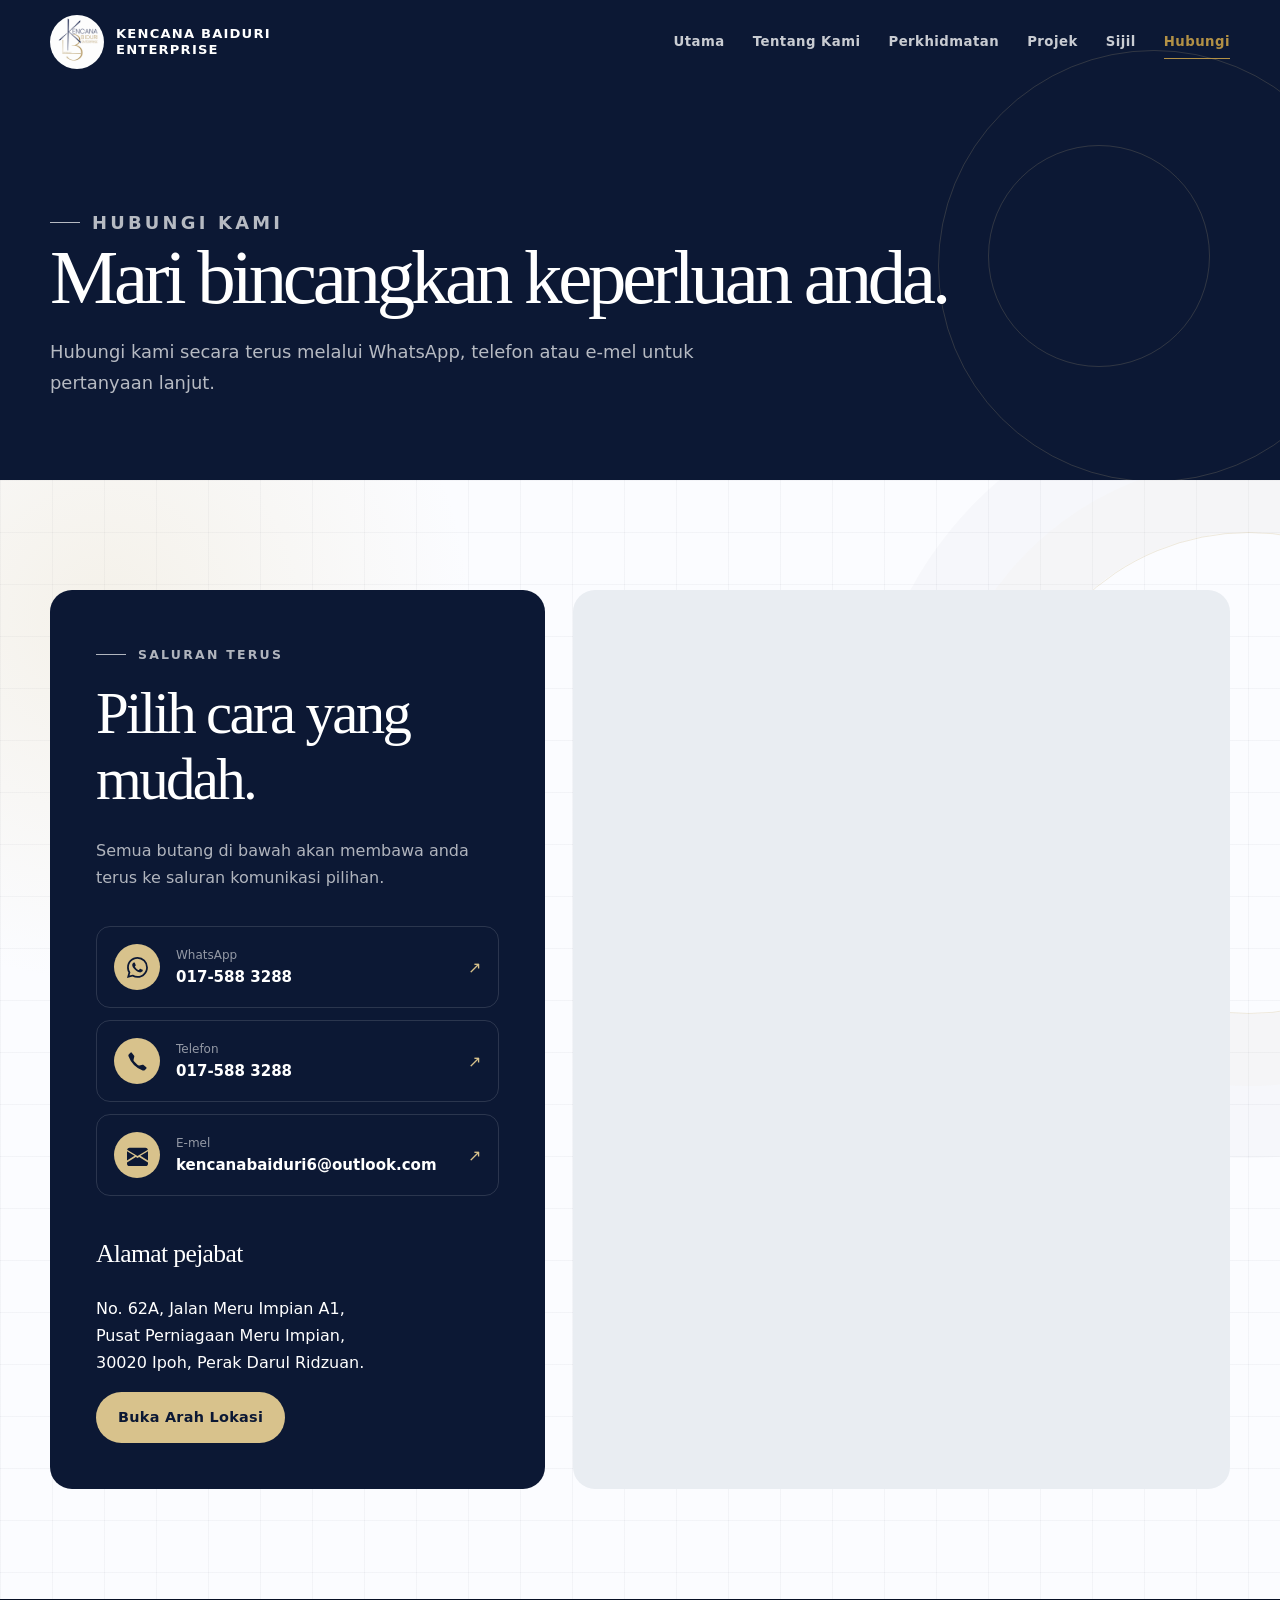
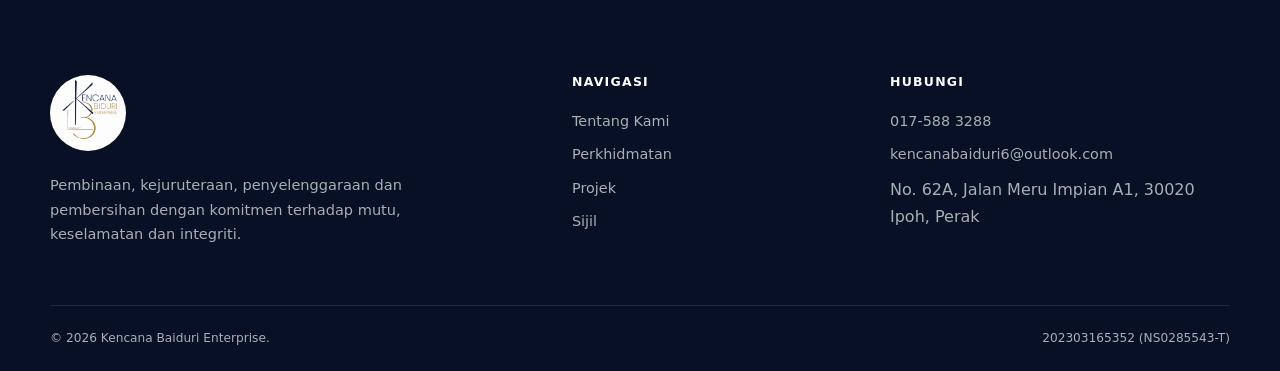
==== commit 10e664da: "Kemas kini carta bulat dan logo rasmi" ====
--- a/hubungi.html
+++ b/hubungi.html
@@ -4,11 +4,11 @@
   <meta charset="utf-8"><meta name="viewport" content="width=device-width, initial-scale=1">
   <meta name="description" content="Hubungi Kencana Baiduri Enterprise melalui WhatsApp, telefon atau e-mel.">
   <meta name="theme-color" content="#0c1834"><title>Hubungi Kami | Kencana Baiduri Enterprise</title>
-  <link rel="icon" type="image/png" href="assets/images/kencana-baiduri-logo-web.png"><link rel="stylesheet" href="assets/css/style.css"><script src="assets/js/main.js" defer></script>
+  <link rel="icon" type="image/png" href="assets/images/kencana-baiduri-logo-rasmi.png"><link rel="stylesheet" href="assets/css/style.css"><script src="assets/js/main.js" defer></script>
 </head>
 <body>
   <a class="skip-link" href="#kandungan">Langkau ke kandungan</a>
-  <header class="site-header"><div class="container nav-wrap"><a class="brand" href="index.html" aria-label="Kencana Baiduri Enterprise - Utama"><img src="assets/images/kencana-baiduri-logo-web.png" alt="Logo Kencana Baiduri Enterprise"><span class="brand-text">Kencana Baiduri<br>Enterprise</span></a><button class="nav-toggle" type="button" aria-label="Buka menu" aria-expanded="false" aria-controls="main-menu"><span></span></button><nav class="nav-menu" id="main-menu" aria-label="Navigasi utama"><a href="index.html">Utama</a><a href="tentang.html">Tentang Kami</a><a href="perkhidmatan.html">Perkhidmatan</a><a href="projek.html">Projek</a><a href="sijil.html">Sijil</a><a href="hubungi.html">Hubungi</a></nav></div></header>
+  <header class="site-header"><div class="container nav-wrap"><a class="brand" href="index.html" aria-label="Kencana Baiduri Enterprise - Utama"><img src="assets/images/kencana-baiduri-logo-rasmi.png" alt="Logo rasmi Kencana Baiduri Enterprise"><span class="brand-text">Kencana Baiduri<br>Enterprise</span></a><button class="nav-toggle" type="button" aria-label="Buka menu" aria-expanded="false" aria-controls="main-menu"><span></span></button><nav class="nav-menu" id="main-menu" aria-label="Navigasi utama"><a href="index.html">Utama</a><a href="tentang.html">Tentang Kami</a><a href="perkhidmatan.html">Perkhidmatan</a><a href="projek.html">Projek</a><a href="sijil.html">Sijil</a><a href="hubungi.html">Hubungi</a></nav></div></header>
   <main id="kandungan">
     <section class="page-hero"><div class="container"><p class="eyebrow reveal">Hubungi kami</p><h1 class="reveal reveal-delay-1">Mari bincangkan keperluan anda.</h1><p class="reveal reveal-delay-2">Hubungi kami secara terus melalui WhatsApp, telefon atau e-mel untuk pertanyaan lanjut.</p></div></section>
     <section class="section"><div class="container contact-grid">
@@ -23,7 +23,7 @@
       <div class="map-card reveal reveal-delay-1"><iframe title="Peta lokasi Kencana Baiduri Enterprise" loading="lazy" allowfullscreen referrerpolicy="no-referrer-when-downgrade" src="https://www.google.com/maps?q=No%2062A%2C%20Jalan%20Meru%20Impian%20A1%2C%2030020%20Ipoh%2C%20Perak&output=embed"></iframe></div>
     </div></section>
   </main>
-  <footer class="site-footer"><div class="container footer-main"><div class="footer-brand"><img src="assets/images/kencana-baiduri-logo-web.png" alt="Logo Kencana Baiduri Enterprise" loading="lazy"><p>Pembinaan, kejuruteraan, penyelenggaraan dan pembersihan dengan komitmen terhadap mutu, keselamatan dan integriti.</p></div><div><h2 class="footer-heading">Navigasi</h2><div class="footer-links"><a href="tentang.html">Tentang Kami</a><a href="perkhidmatan.html">Perkhidmatan</a><a href="projek.html">Projek</a><a href="sijil.html">Sijil</a></div></div><div><h2 class="footer-heading">Hubungi</h2><div class="footer-links"><a href="tel:+60175883288">017-588 3288</a><a href="mailto:kencanabaiduri6@outlook.com">kencanabaiduri6@outlook.com</a><span>No. 62A, Jalan Meru Impian A1, 30020 Ipoh, Perak</span></div></div></div><div class="container footer-bottom"><span>&copy; <span data-year></span> Kencana Baiduri Enterprise.</span><span>202303165352 (NS0285543-T)</span></div></footer>
+  <footer class="site-footer"><div class="container footer-main"><div class="footer-brand"><img src="assets/images/kencana-baiduri-logo-rasmi.png" alt="Logo rasmi Kencana Baiduri Enterprise" loading="lazy"><p>Pembinaan, kejuruteraan, penyelenggaraan dan pembersihan dengan komitmen terhadap mutu, keselamatan dan integriti.</p></div><div><h2 class="footer-heading">Navigasi</h2><div class="footer-links"><a href="tentang.html">Tentang Kami</a><a href="perkhidmatan.html">Perkhidmatan</a><a href="projek.html">Projek</a><a href="sijil.html">Sijil</a></div></div><div><h2 class="footer-heading">Hubungi</h2><div class="footer-links"><a href="tel:+60175883288">017-588 3288</a><a href="mailto:kencanabaiduri6@outlook.com">kencanabaiduri6@outlook.com</a><span>No. 62A, Jalan Meru Impian A1, 30020 Ipoh, Perak</span></div></div></div><div class="container footer-bottom"><span>&copy; <span data-year></span> Kencana Baiduri Enterprise.</span><span>202303165352 (NS0285543-T)</span></div></footer>
   <div class="floating-contact" aria-label="Hubungi segera"><button class="float-btn back-top" type="button" aria-label="Kembali ke atas">&#8593;</button><a class="float-btn" href="https://wa.me/60175883288" target="_blank" rel="noopener" aria-label="WhatsApp">WA</a><a class="float-btn" href="tel:+60175883288" aria-label="Telefon">TEL</a><a class="float-btn" href="mailto:kencanabaiduri6@outlook.com" aria-label="E-mel">EM</a></div>
 </body>
 </html>
--- a/assets/css/style.css
+++ b/assets/css/style.css
@@ -33,6 +33,19 @@
   -webkit-font-smoothing: antialiased;
 }
 
+.scroll-progress {
+  position: fixed;
+  z-index: 500;
+  top: 0;
+  left: 0;
+  width: 0;
+  height: 3px;
+  background: linear-gradient(90deg, var(--gold), #f0ddb0, var(--gold));
+  box-shadow: 0 0 18px rgba(216, 194, 140, 0.65);
+  pointer-events: none;
+  transition: width 80ms linear;
+}
+
 body.nav-open,
 body.lightbox-open {
   overflow: hidden;
@@ -50,6 +63,10 @@
 img {
   max-width: 100%;
   display: block;
+}
+
+[hidden] {
+  display: none !important;
 }
 
 a {
@@ -96,11 +113,43 @@
 }
 
 .section {
+  position: relative;
+  isolation: isolate;
   padding: 110px 0;
+  background-color: #fbfcff;
+  background-image:
+    radial-gradient(circle at 8% 12%, rgba(216, 194, 140, 0.19), transparent 24%),
+    linear-gradient(rgba(12, 24, 52, 0.035) 1px, transparent 1px),
+    linear-gradient(90deg, rgba(12, 24, 52, 0.035) 1px, transparent 1px);
+  background-size: auto, 52px 52px, 52px 52px;
+  overflow: hidden;
+}
+
+.section::before {
+  position: absolute;
+  z-index: -1;
+  top: 52px;
+  right: -210px;
+  width: 480px;
+  height: 480px;
+  border: 1px solid rgba(179, 145, 70, 0.18);
+  border-radius: 50%;
+  content: "";
+  box-shadow: 0 0 0 72px rgba(216, 194, 140, 0.035), 0 0 0 144px rgba(12, 24, 52, 0.018);
+  pointer-events: none;
+}
+
+.section > .container {
+  position: relative;
+  z-index: 1;
 }
 
 .section-soft {
-  background: #f5f7fa;
+  background-color: #eef2f8;
+  background-image:
+    radial-gradient(circle at 92% 8%, rgba(179, 145, 70, 0.2), transparent 27%),
+    linear-gradient(125deg, rgba(12, 24, 52, 0.045) 0 1px, transparent 1px 100%);
+  background-size: auto, 34px 34px;
 }
 
 .eyebrow {
@@ -400,7 +449,7 @@
 .hero {
   position: relative;
   min-height: 760px;
-  height: 92svh;
+  height: auto;
   display: grid;
   align-items: center;
   color: var(--white);
@@ -409,11 +458,17 @@
   background-position: center;
   background-size: cover;
   overflow: hidden;
+  animation: hero-drift 16s ease-in-out infinite alternate;
+}
+
+@keyframes hero-drift {
+  from { background-position: 50% center; }
+  to { background-position: 54% center; }
 }
 
 .hero-content {
   max-width: 780px;
-  padding-top: 90px;
+  padding: 160px 0 175px;
 }
 
 .hero .eyebrow {
@@ -427,7 +482,27 @@
 
 .hero h1 em {
   color: var(--gold-light);
+  background: linear-gradient(110deg, #b39146 0%, #f2e3b9 45%, #b39146 75%);
+  background-size: 220% auto;
+  -webkit-background-clip: text;
+  background-clip: text;
+  -webkit-text-fill-color: transparent;
   font-style: normal;
+  animation: gold-flow 6s linear infinite;
+}
+
+@keyframes gold-flow {
+  to { background-position: 220% center; }
+}
+
+.hero .eyebrow::before {
+  transform-origin: left center;
+  animation: line-pulse 2.8s ease-in-out infinite;
+}
+
+@keyframes line-pulse {
+  0%, 100% { transform: scaleX(1); opacity: 0.7; }
+  50% { transform: scaleX(1.65); opacity: 1; }
 }
 
 .hero .lead {
@@ -507,6 +582,7 @@
   right: -90px;
   width: 430px;
   height: 430px;
+  animation: orbit-slow 14s ease-in-out infinite alternate;
 }
 
 .page-hero::after {
@@ -514,6 +590,12 @@
   right: 70px;
   width: 220px;
   height: 220px;
+  animation: orbit-slow 10s ease-in-out infinite alternate-reverse;
+}
+
+@keyframes orbit-slow {
+  from { transform: translate3d(0, 0, 0) rotate(0); }
+  to { transform: translate3d(-22px, 16px, 0) rotate(8deg); }
 }
 
 .page-hero .container {
@@ -582,6 +664,12 @@
   width: min(100%, 360px);
   border-radius: 50%;
   box-shadow: 0 24px 70px rgba(0, 0, 0, 0.25);
+  animation: logo-float 6s ease-in-out infinite;
+}
+
+@keyframes logo-float {
+  0%, 100% { transform: translateY(0); }
+  50% { transform: translateY(-10px); }
 }
 
 .feature-list {
@@ -619,6 +707,7 @@
 }
 
 .service-card {
+  position: relative;
   min-height: 360px;
   display: flex;
   flex-direction: column;
@@ -627,6 +716,26 @@
   border-bottom: 1px solid var(--line);
   background: var(--white);
   transition: color var(--transition), background var(--transition), transform var(--transition);
+  overflow: hidden;
+}
+
+.service-card::before {
+  position: absolute;
+  inset: -80% -35%;
+  content: "";
+  background: linear-gradient(115deg, transparent 42%, rgba(216, 194, 140, 0.16) 50%, transparent 58%);
+  transform: translateX(-55%) rotate(8deg);
+  transition: transform 750ms cubic-bezier(.2, .8, .2, 1);
+  pointer-events: none;
+}
+
+.service-card:hover::before {
+  transform: translateX(55%) rotate(8deg);
+}
+
+.service-card > * {
+  position: relative;
+  z-index: 1;
 }
 
 .service-card[id] {
@@ -760,6 +869,16 @@
   font-size: clamp(2rem, 4vw, 3.4rem);
   font-weight: 400;
   line-height: 1.1;
+  background: linear-gradient(100deg, var(--navy), #384c73, var(--navy));
+  background-size: 200% auto;
+  -webkit-background-clip: text;
+  background-clip: text;
+  color: transparent;
+  animation: metric-flow 8s linear infinite;
+}
+
+@keyframes metric-flow {
+  to { background-position: 200% center; }
 }
 
 .metric span {
@@ -795,6 +914,10 @@
   transition: transform 600ms cubic-bezier(.2, .8, .2, 1), opacity var(--transition);
 }
 
+.gallery-item[data-crop="photo"] img {
+  object-position: center bottom;
+}
+
 .gallery-item::after {
   position: absolute;
   inset: 0;
@@ -821,7 +944,9 @@
 .document-card {
   border: 1px solid var(--line);
   border-radius: 18px;
-  background: var(--white);
+  background: rgba(255, 255, 255, 0.92);
+  box-shadow: 0 15px 45px rgba(12, 24, 52, 0.07);
+  backdrop-filter: blur(10px);
   overflow: hidden;
   transition: transform var(--transition), box-shadow var(--transition);
 }
@@ -884,8 +1009,9 @@
 }
 
 .document-actions {
-  display: flex;
-  justify-content: space-between;
+  display: grid;
+  grid-template-columns: minmax(0, 1fr) 42px;
+  align-items: center;
   gap: 15px;
   padding-top: 16px;
   border-top: 1px solid var(--line);
@@ -902,6 +1028,40 @@
   font-weight: 750;
 }
 
+.document-actions button {
+  justify-self: start;
+}
+
+.document-actions .document-download {
+  width: 42px;
+  height: 42px;
+  display: grid;
+  place-items: center;
+  justify-self: end;
+  border: 1px solid rgba(12, 24, 52, 0.13);
+  border-radius: 50%;
+  color: var(--navy);
+  background: rgba(216, 194, 140, 0.28);
+  transition: color var(--transition), background var(--transition), border-color var(--transition), transform var(--transition);
+}
+
+.document-actions .document-download svg {
+  width: 19px;
+  height: 19px;
+  fill: none;
+  stroke: currentColor;
+  stroke-linecap: round;
+  stroke-linejoin: round;
+  stroke-width: 1.8;
+}
+
+.document-actions .document-download:hover {
+  border-color: var(--gold);
+  color: var(--white);
+  background: var(--navy);
+  transform: translateY(-2px);
+}
+
 .document-actions button:hover,
 .document-actions a:hover {
   color: var(--gold);
@@ -933,33 +1093,358 @@
   font-weight: 650;
 }
 
+/* Interactive company profile */
+.company-profile-stage {
+  position: relative;
+  min-height: 760px;
+  display: grid;
+  grid-template-columns: minmax(230px, 1fr) minmax(290px, 360px) minmax(230px, 1fr);
+  grid-template-rows: repeat(4, minmax(130px, auto));
+  grid-template-areas:
+    "name core register"
+    "type core year"
+    "address core email"
+    "address core phone";
+  gap: 24px 64px;
+  align-items: stretch;
+  padding: 54px;
+  border: 1px solid rgba(216, 194, 140, 0.24);
+  border-radius: 34px;
+  color: var(--white);
+  background:
+    radial-gradient(circle at var(--profile-x, 50%) var(--profile-y, 42%), rgba(216, 194, 140, 0.2), transparent 28%),
+    linear-gradient(135deg, #071228 0%, #102044 58%, #071126 100%);
+  box-shadow: 0 34px 80px rgba(12, 24, 52, 0.22);
+  overflow: hidden;
+}
+
+.company-profile-stage::before,
+.company-profile-stage::after {
+  position: absolute;
+  top: 50%;
+  left: 50%;
+  border: 1px solid rgba(216, 194, 140, 0.12);
+  border-radius: 50%;
+  content: "";
+  pointer-events: none;
+  transform: translate(-50%, -50%);
+}
+
+.company-profile-stage::before {
+  width: 520px;
+  height: 520px;
+  animation: profile-orbit 18s linear infinite;
+}
+
+.company-profile-stage::after {
+  width: 650px;
+  height: 650px;
+  border-style: dashed;
+  animation: profile-orbit 25s linear infinite reverse;
+}
+
+@keyframes profile-orbit {
+  to { transform: translate(-50%, -50%) rotate(360deg); }
+}
+
+.company-detail-orbit {
+  display: contents;
+}
+
+.company-profile-core,
+.company-detail {
+  position: relative;
+  z-index: 2;
+}
+
+.company-profile-core {
+  grid-area: core;
+  align-self: center;
+  display: grid;
+  justify-items: center;
+  padding: 30px 24px;
+  border: 1px solid rgba(216, 194, 140, 0.42);
+  border-radius: 28px;
+  background: linear-gradient(180deg, rgba(255, 255, 255, 0.13), rgba(255, 255, 255, 0.045));
+  box-shadow: 0 24px 70px rgba(0, 0, 0, 0.25);
+  text-align: center;
+  opacity: 0;
+  transform: scale(0.88);
+  transition: opacity 750ms ease, transform 850ms cubic-bezier(.2, .9, .2, 1.15), border-color var(--transition);
+}
+
+.company-profile-stage.is-visible .company-profile-core {
+  opacity: 1;
+  transform: scale(1);
+}
+
+.company-profile-core:hover {
+  border-color: rgba(216, 194, 140, 0.85);
+}
+
+.founder-photo-shell {
+  position: relative;
+  width: min(100%, 235px);
+  padding: 8px;
+  border-radius: 120px 120px 28px 28px;
+  background: linear-gradient(145deg, #f0ddb0, #a98235, #f6e8c6);
+  box-shadow: 0 18px 50px rgba(0, 0, 0, 0.28), 0 0 38px rgba(216, 194, 140, 0.18);
+  animation: founder-float 5.5s ease-in-out infinite;
+}
+
+@keyframes founder-float {
+  0%, 100% { transform: translateY(0); }
+  50% { transform: translateY(-9px); }
+}
+
+.founder-photo {
+  position: relative;
+  aspect-ratio: 4 / 5;
+  border-radius: 112px 112px 22px 22px;
+  background: linear-gradient(155deg, #ffffff, #e9edf4);
+  overflow: hidden;
+}
+
+.founder-photo img {
+  width: 100%;
+  height: 100%;
+  object-fit: cover;
+}
+
+.founder-photo img.founder-photo-placeholder {
+  padding: 48px;
+  object-fit: contain;
+}
+
+.founder-photo span {
+  position: absolute;
+  right: 14px;
+  bottom: 14px;
+  left: 14px;
+  padding: 9px 12px;
+  border: 1px solid rgba(255, 255, 255, 0.42);
+  border-radius: 999px;
+  color: var(--white);
+  background: rgba(7, 18, 40, 0.82);
+  backdrop-filter: blur(10px);
+  font-size: 0.68rem;
+  font-weight: 800;
+  letter-spacing: 0.1em;
+  text-transform: uppercase;
+}
+
+.company-profile-core > p {
+  margin: 24px 0 8px;
+  color: var(--gold-light);
+  font-size: 0.73rem;
+  font-weight: 800;
+  letter-spacing: 0.14em;
+  text-transform: uppercase;
+}
+
+.company-profile-core h3 {
+  margin-bottom: 9px;
+  color: var(--white);
+  font-size: clamp(1.45rem, 2.2vw, 2rem);
+}
+
+.company-profile-core small {
+  color: rgba(255, 255, 255, 0.58);
+}
+
+.company-detail {
+  display: flex;
+  flex-direction: column;
+  justify-content: center;
+  padding: 22px;
+  border: 1px solid rgba(255, 255, 255, 0.13);
+  border-radius: 18px;
+  background: linear-gradient(135deg, rgba(255, 255, 255, 0.095), rgba(255, 255, 255, 0.035));
+  backdrop-filter: blur(12px);
+  box-shadow: 0 16px 35px rgba(0, 0, 0, 0.12);
+  opacity: 0;
+  transition: opacity 650ms ease, transform 750ms cubic-bezier(.2, .8, .2, 1), border-color var(--transition), background var(--transition), box-shadow var(--transition);
+}
+
+.detail-name,
+.detail-type,
+.detail-address {
+  transform: translateX(-36px);
+}
+
+.detail-register,
+.detail-year,
+.detail-email,
+.detail-phone {
+  transform: translateX(36px);
+}
+
+.company-profile-stage.is-visible .company-detail {
+  opacity: 1;
+  transform: none;
+}
+
+.company-profile-stage.is-visible .company-detail:nth-child(1) { transition-delay: 100ms; }
+.company-profile-stage.is-visible .company-detail:nth-child(2) { transition-delay: 180ms; }
+.company-profile-stage.is-visible .company-detail:nth-child(3) { transition-delay: 260ms; }
+.company-profile-stage.is-visible .company-detail:nth-child(4) { transition-delay: 340ms; }
+.company-profile-stage.is-visible .company-detail:nth-child(5) { transition-delay: 420ms; }
+.company-profile-stage.is-visible .company-detail:nth-child(6) { transition-delay: 500ms; }
+.company-profile-stage.is-visible .company-detail:nth-child(7) { transition-delay: 580ms; }
+
+.company-detail:hover {
+  border-color: rgba(216, 194, 140, 0.7);
+  background: linear-gradient(135deg, rgba(216, 194, 140, 0.18), rgba(255, 255, 255, 0.055));
+  box-shadow: 0 18px 42px rgba(0, 0, 0, 0.22), 0 0 28px rgba(216, 194, 140, 0.1);
+}
+
+.company-detail::after {
+  position: absolute;
+  top: 50%;
+  width: 64px;
+  height: 1px;
+  content: "";
+  background: linear-gradient(90deg, rgba(216, 194, 140, 0.16), var(--gold-light));
+  pointer-events: none;
+}
+
+.detail-name::after,
+.detail-type::after,
+.detail-address::after {
+  right: -65px;
+}
+
+.detail-register::after,
+.detail-year::after,
+.detail-email::after,
+.detail-phone::after {
+  left: -65px;
+  transform: rotate(180deg);
+}
+
+.company-detail dt {
+  margin-bottom: 8px;
+  color: var(--gold-light);
+  font-size: 0.7rem;
+  font-weight: 800;
+  letter-spacing: 0.12em;
+  text-transform: uppercase;
+}
+
+.company-detail dd {
+  margin: 0;
+  color: var(--white);
+  font-size: 0.94rem;
+  font-weight: 700;
+  line-height: 1.5;
+  overflow-wrap: anywhere;
+}
+
+.company-detail a {
+  text-decoration: underline;
+  text-decoration-color: rgba(216, 194, 140, 0.45);
+  text-underline-offset: 4px;
+}
+
+.detail-name { grid-area: name; }
+.detail-register { grid-area: register; }
+.detail-type { grid-area: type; }
+.detail-year { grid-area: year; }
+.detail-address { grid-area: address; }
+.detail-email { grid-area: email; }
+.detail-phone { grid-area: phone; }
+
 .org-chart {
-  max-width: 760px;
-  display: grid;
+  position: relative;
+  z-index: 1;
+  max-width: 1080px;
+  display: grid;
+  grid-template-columns: repeat(3, minmax(0, 1fr));
   justify-items: center;
-  gap: 38px;
-  margin: 60px auto 0;
+  gap: 48px;
+  align-items: center;
+  margin: 70px auto 0;
+}
+
+.org-chart::before {
+  position: absolute;
+  z-index: -1;
+  top: 50%;
+  right: 14%;
+  left: 14%;
+  height: 1px;
+  content: "";
+  background: linear-gradient(90deg, transparent, var(--gold), var(--gold-light), var(--gold), transparent);
+  box-shadow: 0 0 18px rgba(185, 146, 67, 0.38);
 }
 
 .org-node {
   position: relative;
-  width: min(100%, 420px);
-  padding: 25px;
-  border: 1px solid rgba(216, 194, 140, 0.5);
-  border-radius: 12px;
-  color: var(--white);
-  background: var(--navy);
+  width: min(100%, 250px);
+  aspect-ratio: 1;
+  display: grid;
+  place-content: center;
+  padding: 34px;
+  border: 1px solid rgba(216, 194, 140, 0.7);
+  border-radius: 50%;
+  color: var(--white);
+  background:
+    radial-gradient(circle at var(--org-x, 35%) var(--org-y, 28%), rgba(255, 255, 255, 0.16), transparent 27%),
+    linear-gradient(145deg, #13264c, var(--navy) 72%);
+  box-shadow:
+    0 24px 55px rgba(8, 20, 46, 0.22),
+    inset 0 0 0 8px rgba(255, 255, 255, 0.035),
+    0 0 0 8px rgba(216, 194, 140, 0.08);
   text-align: center;
-}
-
-.org-node:not(:last-child)::after {
+  opacity: 0;
+  transform: translateY(28px) scale(0.88);
+  transition: opacity 650ms ease, transform 750ms cubic-bezier(.2, .85, .2, 1.12), border-color var(--transition), box-shadow var(--transition);
+}
+
+.org-node::before {
   position: absolute;
-  bottom: -39px;
-  left: 50%;
-  width: 1px;
-  height: 39px;
+  inset: 10px;
+  border: 1px dashed rgba(216, 194, 140, 0.25);
+  border-radius: inherit;
   content: "";
-  background: var(--gold);
+  pointer-events: none;
+  animation: profile-orbit 20s linear infinite;
+}
+
+.org-node:nth-child(2) {
+  width: min(100%, 300px);
+  border-width: 2px;
+  background:
+    radial-gradient(circle at var(--org-x, 35%) var(--org-y, 28%), rgba(216, 194, 140, 0.24), transparent 30%),
+    linear-gradient(145deg, #18305c, #08162f 72%);
+  box-shadow:
+    0 30px 70px rgba(8, 20, 46, 0.3),
+    inset 0 0 0 10px rgba(255, 255, 255, 0.04),
+    0 0 0 10px rgba(216, 194, 140, 0.1),
+    0 0 42px rgba(216, 194, 140, 0.14);
+}
+
+.org-chart.is-visible .org-node {
+  opacity: 1;
+  transform: none;
+}
+
+.org-chart.is-visible .org-node:nth-child(2) {
+  transition-delay: 130ms;
+}
+
+.org-chart.is-visible .org-node:nth-child(3) {
+  transition-delay: 260ms;
+}
+
+.org-node:hover {
+  border-color: var(--gold-light);
+  box-shadow:
+    0 30px 65px rgba(8, 20, 46, 0.28),
+    inset 0 0 0 8px rgba(255, 255, 255, 0.055),
+    0 0 0 10px rgba(216, 194, 140, 0.12),
+    0 0 44px rgba(216, 194, 140, 0.18);
+  transform: translateY(-8px) scale(1.02);
 }
 
 .org-node span {
@@ -973,7 +1458,11 @@
 
 .org-node strong {
   display: block;
-  margin-top: 5px;
+  margin-top: 8px;
+  color: var(--white);
+  font-family: var(--font-serif);
+  font-size: clamp(1.15rem, 1.8vw, 1.5rem);
+  line-height: 1.25;
 }
 
 .contact-grid {
@@ -1067,12 +1556,33 @@
 }
 
 .cta-band {
+  position: relative;
   padding: 80px 0;
   color: var(--white);
   background: var(--navy);
+  overflow: hidden;
+}
+
+.cta-band::before {
+  position: absolute;
+  top: -220px;
+  right: -120px;
+  width: 520px;
+  height: 520px;
+  border: 1px solid rgba(216, 194, 140, 0.18);
+  border-radius: 50%;
+  content: "";
+  box-shadow: 0 0 0 80px rgba(216, 194, 140, 0.025), 0 0 0 160px rgba(216, 194, 140, 0.018);
+  animation: cta-orbit 12s ease-in-out infinite alternate;
+}
+
+@keyframes cta-orbit {
+  to { transform: translate(-45px, 34px) scale(1.08); }
 }
 
 .cta-wrap {
+  position: relative;
+  z-index: 1;
   display: flex;
   align-items: center;
   justify-content: space-between;
@@ -1108,6 +1618,7 @@
 }
 
 .lightbox-figure {
+  width: min(1050px, 100%);
   max-width: min(1050px, 100%);
   max-height: calc(100vh - 120px);
   display: grid;
@@ -1122,6 +1633,17 @@
   margin: auto;
   border-radius: 8px;
   object-fit: contain;
+}
+
+.lightbox-figure img.gallery-lightbox-image {
+  width: min(680px, 72vw);
+}
+
+.lightbox-figure img.gallery-photo-crop {
+  width: min(680px, 72vw);
+  aspect-ratio: 1.12 / 1;
+  object-fit: cover;
+  object-position: center bottom;
 }
 
 .lightbox-figure figcaption {
@@ -1225,10 +1747,21 @@
 .floating-contact {
   position: fixed;
   z-index: 80;
-  right: 18px;
-  bottom: 18px;
-  display: grid;
-  gap: 9px;
+  right: 24px;
+  bottom: 24px;
+  width: 52px;
+  height: 52px;
+  display: block;
+  opacity: 0;
+  pointer-events: none;
+  transform: translateY(14px);
+  transition: opacity var(--transition), transform var(--transition);
+}
+
+.floating-contact.is-visible {
+  opacity: 1;
+  pointer-events: auto;
+  transform: none;
 }
 
 .float-btn {
@@ -1242,9 +1775,80 @@
   color: var(--white);
   background: var(--navy);
   box-shadow: 0 8px 26px rgba(12, 24, 52, 0.2);
-  font-size: 0.72rem;
+  font-size: 0;
   font-weight: 850;
   transition: transform var(--transition), background var(--transition), color var(--transition);
+}
+
+.float-btn svg,
+.contact-icon svg {
+  width: 21px;
+  height: 21px;
+  display: block;
+  fill: currentColor;
+}
+
+.float-btn svg.stroke-icon {
+  fill: none;
+  stroke: currentColor;
+  stroke-linecap: round;
+  stroke-linejoin: round;
+  stroke-width: 2;
+}
+
+.float-btn[data-contact="whatsapp"] {
+  background: #1f9d61;
+}
+
+.contact-toggle {
+  position: absolute;
+  z-index: 3;
+  right: 0;
+  bottom: 0;
+  display: grid;
+  color: var(--navy);
+  background: var(--gold-light);
+}
+
+.floating-contact .contact-link {
+  position: absolute;
+  right: 0;
+  bottom: 0;
+  opacity: 0;
+  pointer-events: none;
+  transform: translateY(0) scale(0.72);
+  transition: opacity var(--transition), transform 360ms cubic-bezier(.2, .9, .2, 1.2), background var(--transition), color var(--transition);
+}
+
+.floating-contact.expanded .contact-link {
+  opacity: 1;
+  pointer-events: auto;
+}
+
+.floating-contact.expanded .contact-link:nth-of-type(1) {
+  transform: translateY(-64px) scale(1);
+}
+
+.floating-contact.expanded .contact-link:nth-of-type(2) {
+  transform: translateY(-126px) scale(1);
+}
+
+.floating-contact.expanded .contact-link:nth-of-type(3) {
+  transform: translateY(-188px) scale(1);
+}
+
+.floating-contact .back-top {
+  position: absolute;
+  right: 62px;
+  bottom: 0;
+}
+
+.contact-toggle svg {
+  transition: transform var(--transition);
+}
+
+.floating-contact.expanded .contact-toggle svg {
+  transform: rotate(90deg);
 }
 
 .float-btn::before {
@@ -1306,6 +1910,10 @@
 .reveal-delay-3 { transition-delay: 270ms; }
 
 @media (max-width: 1050px) {
+  .float-btn::before {
+    display: none;
+  }
+
   .nav-menu {
     gap: 19px;
   }
@@ -1330,11 +1938,62 @@
   .document-grid {
     grid-template-columns: repeat(2, 1fr);
   }
-}
-
-@media (max-width: 820px) {
+
+  .company-profile-stage {
+    min-height: auto;
+    grid-template-columns: repeat(2, minmax(0, 1fr));
+    grid-template-rows: auto;
+    grid-template-areas:
+      "core core"
+      "name register"
+      "type year"
+      "address address"
+      "email phone";
+    gap: 18px;
+    padding: 36px;
+  }
+
+  .company-profile-core {
+    width: 100%;
+    max-width: 380px;
+    justify-self: center;
+    margin-bottom: 16px;
+  }
+
+  .company-detail::after {
+    display: none;
+  }
+
+  .floating-contact {
+    right: 16px;
+    bottom: 16px;
+  }
+}
+
+@media (max-width: 900px) {
   :root {
     --container: min(100% - 32px, 680px);
+  }
+
+  .org-chart {
+    max-width: 420px;
+    grid-template-columns: 1fr;
+    gap: 34px;
+  }
+
+  .org-chart::before {
+    top: 12%;
+    right: auto;
+    bottom: 12%;
+    left: 50%;
+    width: 1px;
+    height: auto;
+    background: linear-gradient(180deg, transparent, var(--gold), var(--gold-light), var(--gold), transparent);
+  }
+
+  .org-node,
+  .org-node:nth-child(2) {
+    width: min(100%, 270px);
   }
 
   .section {
@@ -1392,14 +2051,14 @@
   }
 
   .hero {
-    min-height: 760px;
-    height: 100svh;
+    min-height: max(760px, 100svh);
+    height: auto;
     background-image: linear-gradient(90deg, rgba(5, 12, 28, 0.95), rgba(5, 12, 28, 0.68)), url("../images/hero-infrastructure.webp");
     background-position: 62% center;
   }
 
   .hero-content {
-    padding-top: 55px;
+    padding: 125px 0 165px;
   }
 
   .hero-stats {
@@ -1421,12 +2080,28 @@
     gap: 38px;
   }
 
+  .project-row {
+    grid-template-columns: 52px minmax(0, 1fr);
+    gap: 16px 20px;
+  }
+
+  .project-period,
+  .project-value {
+    grid-column: 2;
+    text-align: left;
+  }
+
   .brand-panel {
     min-height: 420px;
   }
 
   .gallery-grid {
     grid-template-columns: repeat(2, 1fr);
+  }
+
+  .map-card,
+  .map-card iframe {
+    min-height: 500px;
   }
 
   .metrics {
@@ -1511,6 +2186,45 @@
   .info-row {
     grid-template-columns: 1fr;
     gap: 4px;
+  }
+
+  .company-profile-stage {
+    grid-template-columns: 1fr;
+    grid-template-areas:
+      "core"
+      "name"
+      "register"
+      "type"
+      "year"
+      "address"
+      "email"
+      "phone";
+    gap: 14px;
+    padding: 22px 16px;
+    border-radius: 24px;
+  }
+
+  .company-profile-core {
+    padding: 24px 16px;
+  }
+
+  .founder-photo-shell {
+    width: min(80%, 220px);
+  }
+
+  .company-detail {
+    padding: 18px;
+  }
+
+  .org-chart {
+    gap: 26px;
+    margin-top: 50px;
+  }
+
+  .org-node,
+  .org-node:nth-child(2) {
+    width: min(82vw, 245px);
+    padding: 28px;
   }
 
   .contact-panel {
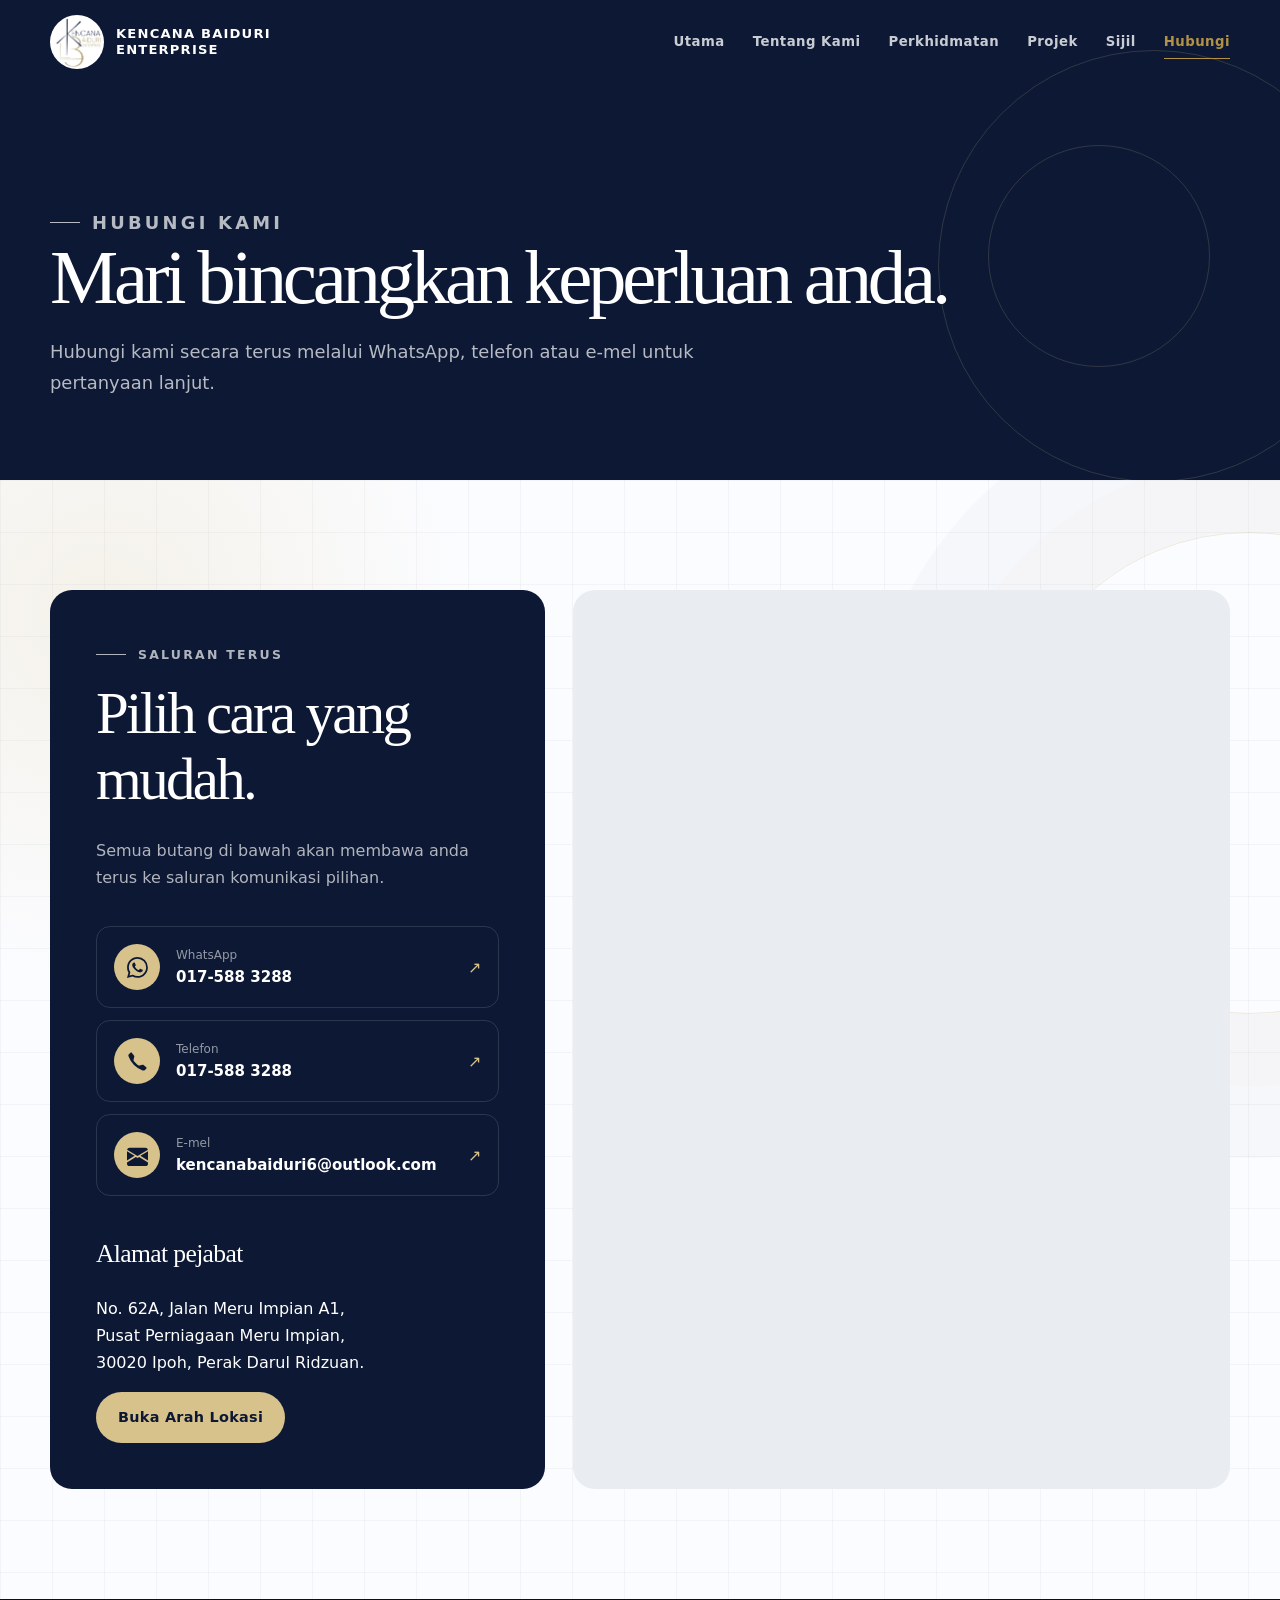
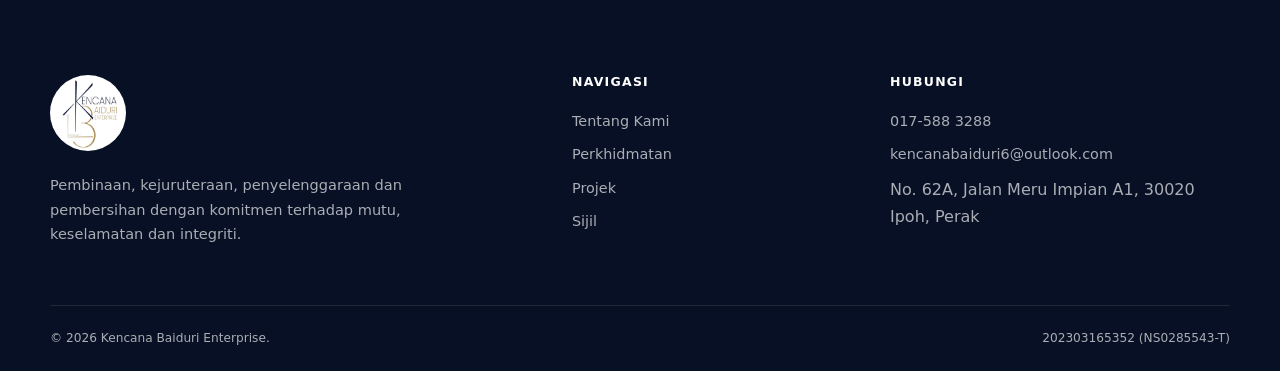
==== commit 4d6de1b1: "Elak cache lama untuk logo rasmi" ====
--- a/hubungi.html
+++ b/hubungi.html
@@ -4,11 +4,11 @@
   <meta charset="utf-8"><meta name="viewport" content="width=device-width, initial-scale=1">
   <meta name="description" content="Hubungi Kencana Baiduri Enterprise melalui WhatsApp, telefon atau e-mel.">
   <meta name="theme-color" content="#0c1834"><title>Hubungi Kami | Kencana Baiduri Enterprise</title>
-  <link rel="icon" type="image/png" href="assets/images/kencana-baiduri-logo-rasmi.png"><link rel="stylesheet" href="assets/css/style.css"><script src="assets/js/main.js" defer></script>
+  <link rel="icon" type="image/png" href="assets/images/kencana-baiduri-logo-asal-rasmi.png"><link rel="stylesheet" href="assets/css/style.css"><script src="assets/js/main.js" defer></script>
 </head>
 <body>
   <a class="skip-link" href="#kandungan">Langkau ke kandungan</a>
-  <header class="site-header"><div class="container nav-wrap"><a class="brand" href="index.html" aria-label="Kencana Baiduri Enterprise - Utama"><img src="assets/images/kencana-baiduri-logo-rasmi.png" alt="Logo rasmi Kencana Baiduri Enterprise"><span class="brand-text">Kencana Baiduri<br>Enterprise</span></a><button class="nav-toggle" type="button" aria-label="Buka menu" aria-expanded="false" aria-controls="main-menu"><span></span></button><nav class="nav-menu" id="main-menu" aria-label="Navigasi utama"><a href="index.html">Utama</a><a href="tentang.html">Tentang Kami</a><a href="perkhidmatan.html">Perkhidmatan</a><a href="projek.html">Projek</a><a href="sijil.html">Sijil</a><a href="hubungi.html">Hubungi</a></nav></div></header>
+  <header class="site-header"><div class="container nav-wrap"><a class="brand" href="index.html" aria-label="Kencana Baiduri Enterprise - Utama"><img src="assets/images/kencana-baiduri-logo-asal-rasmi.png" alt="Logo rasmi Kencana Baiduri Enterprise"><span class="brand-text">Kencana Baiduri<br>Enterprise</span></a><button class="nav-toggle" type="button" aria-label="Buka menu" aria-expanded="false" aria-controls="main-menu"><span></span></button><nav class="nav-menu" id="main-menu" aria-label="Navigasi utama"><a href="index.html">Utama</a><a href="tentang.html">Tentang Kami</a><a href="perkhidmatan.html">Perkhidmatan</a><a href="projek.html">Projek</a><a href="sijil.html">Sijil</a><a href="hubungi.html">Hubungi</a></nav></div></header>
   <main id="kandungan">
     <section class="page-hero"><div class="container"><p class="eyebrow reveal">Hubungi kami</p><h1 class="reveal reveal-delay-1">Mari bincangkan keperluan anda.</h1><p class="reveal reveal-delay-2">Hubungi kami secara terus melalui WhatsApp, telefon atau e-mel untuk pertanyaan lanjut.</p></div></section>
     <section class="section"><div class="container contact-grid">
@@ -23,7 +23,7 @@
       <div class="map-card reveal reveal-delay-1"><iframe title="Peta lokasi Kencana Baiduri Enterprise" loading="lazy" allowfullscreen referrerpolicy="no-referrer-when-downgrade" src="https://www.google.com/maps?q=No%2062A%2C%20Jalan%20Meru%20Impian%20A1%2C%2030020%20Ipoh%2C%20Perak&output=embed"></iframe></div>
     </div></section>
   </main>
-  <footer class="site-footer"><div class="container footer-main"><div class="footer-brand"><img src="assets/images/kencana-baiduri-logo-rasmi.png" alt="Logo rasmi Kencana Baiduri Enterprise" loading="lazy"><p>Pembinaan, kejuruteraan, penyelenggaraan dan pembersihan dengan komitmen terhadap mutu, keselamatan dan integriti.</p></div><div><h2 class="footer-heading">Navigasi</h2><div class="footer-links"><a href="tentang.html">Tentang Kami</a><a href="perkhidmatan.html">Perkhidmatan</a><a href="projek.html">Projek</a><a href="sijil.html">Sijil</a></div></div><div><h2 class="footer-heading">Hubungi</h2><div class="footer-links"><a href="tel:+60175883288">017-588 3288</a><a href="mailto:kencanabaiduri6@outlook.com">kencanabaiduri6@outlook.com</a><span>No. 62A, Jalan Meru Impian A1, 30020 Ipoh, Perak</span></div></div></div><div class="container footer-bottom"><span>&copy; <span data-year></span> Kencana Baiduri Enterprise.</span><span>202303165352 (NS0285543-T)</span></div></footer>
+  <footer class="site-footer"><div class="container footer-main"><div class="footer-brand"><img src="assets/images/kencana-baiduri-logo-asal-rasmi.png" alt="Logo rasmi Kencana Baiduri Enterprise" loading="lazy"><p>Pembinaan, kejuruteraan, penyelenggaraan dan pembersihan dengan komitmen terhadap mutu, keselamatan dan integriti.</p></div><div><h2 class="footer-heading">Navigasi</h2><div class="footer-links"><a href="tentang.html">Tentang Kami</a><a href="perkhidmatan.html">Perkhidmatan</a><a href="projek.html">Projek</a><a href="sijil.html">Sijil</a></div></div><div><h2 class="footer-heading">Hubungi</h2><div class="footer-links"><a href="tel:+60175883288">017-588 3288</a><a href="mailto:kencanabaiduri6@outlook.com">kencanabaiduri6@outlook.com</a><span>No. 62A, Jalan Meru Impian A1, 30020 Ipoh, Perak</span></div></div></div><div class="container footer-bottom"><span>&copy; <span data-year></span> Kencana Baiduri Enterprise.</span><span>202303165352 (NS0285543-T)</span></div></footer>
   <div class="floating-contact" aria-label="Hubungi segera"><button class="float-btn back-top" type="button" aria-label="Kembali ke atas">&#8593;</button><a class="float-btn" href="https://wa.me/60175883288" target="_blank" rel="noopener" aria-label="WhatsApp">WA</a><a class="float-btn" href="tel:+60175883288" aria-label="Telefon">TEL</a><a class="float-btn" href="mailto:kencanabaiduri6@outlook.com" aria-label="E-mel">EM</a></div>
 </body>
 </html>
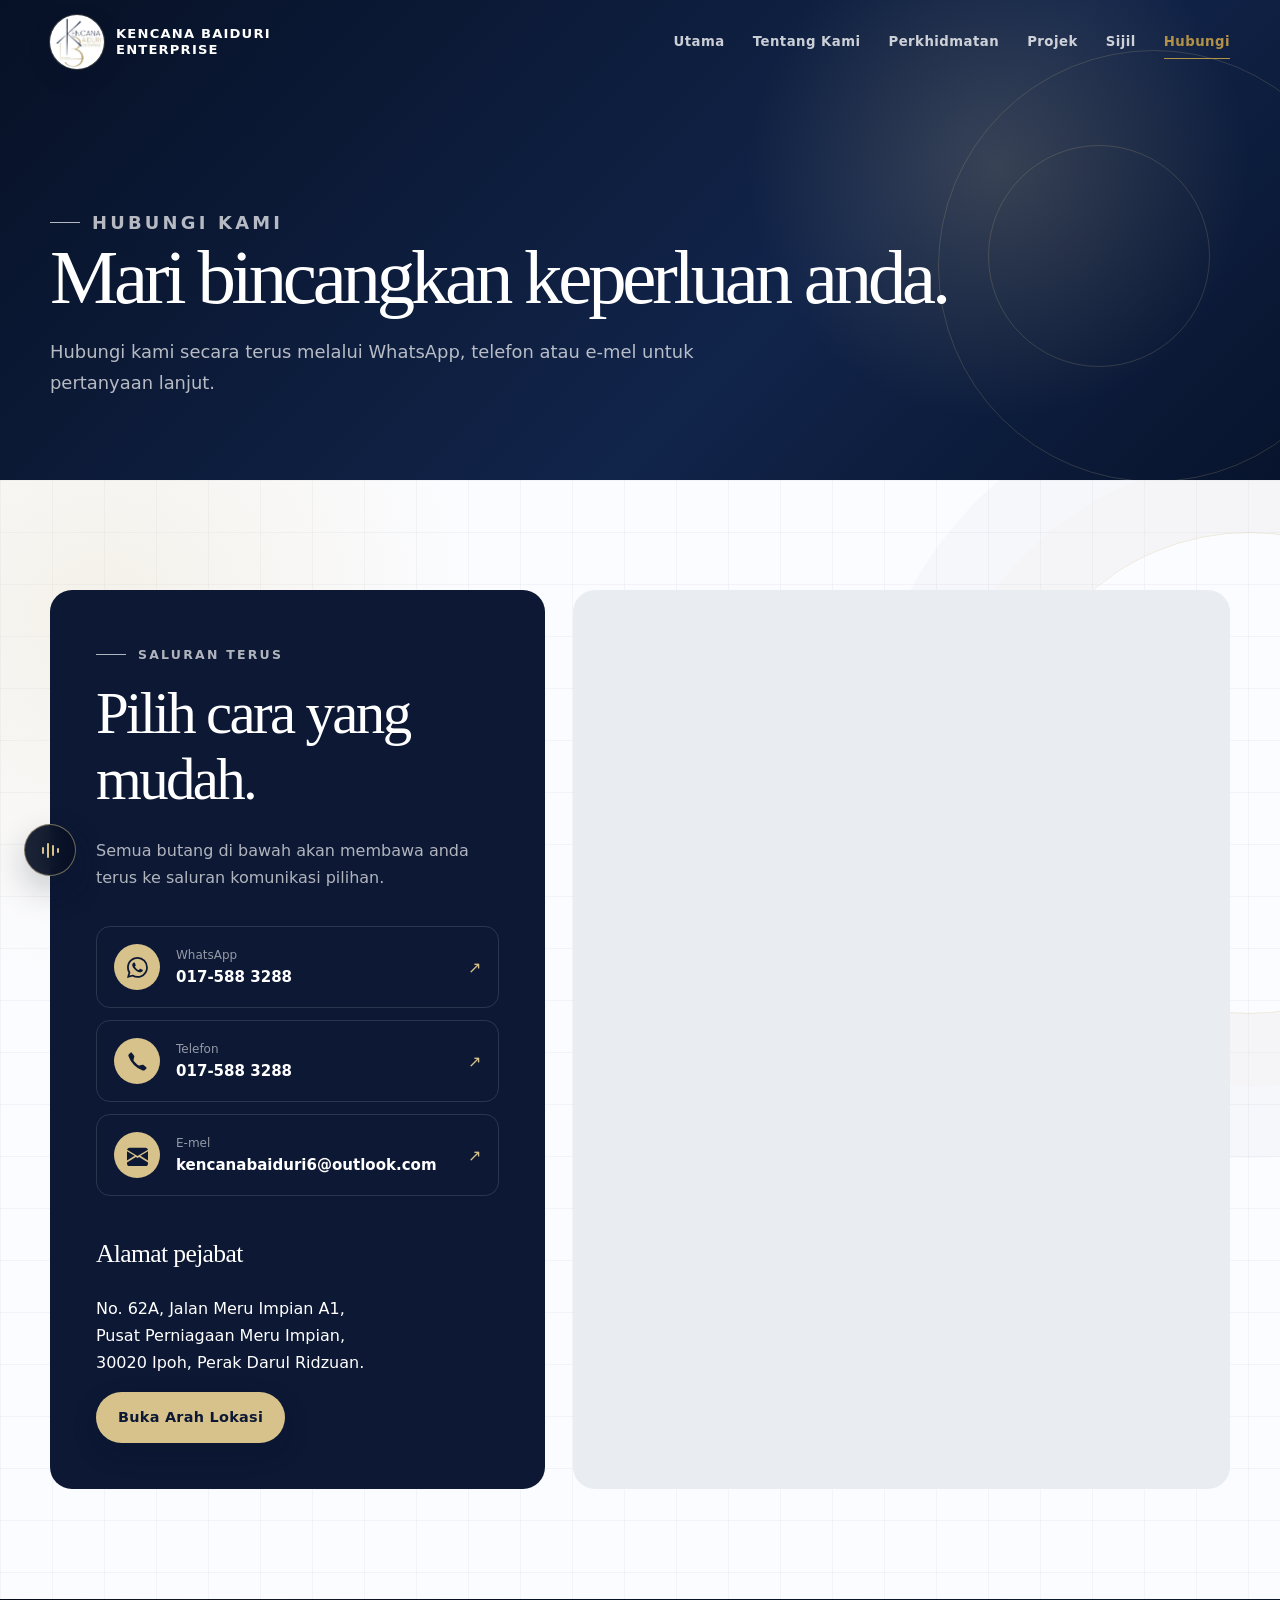
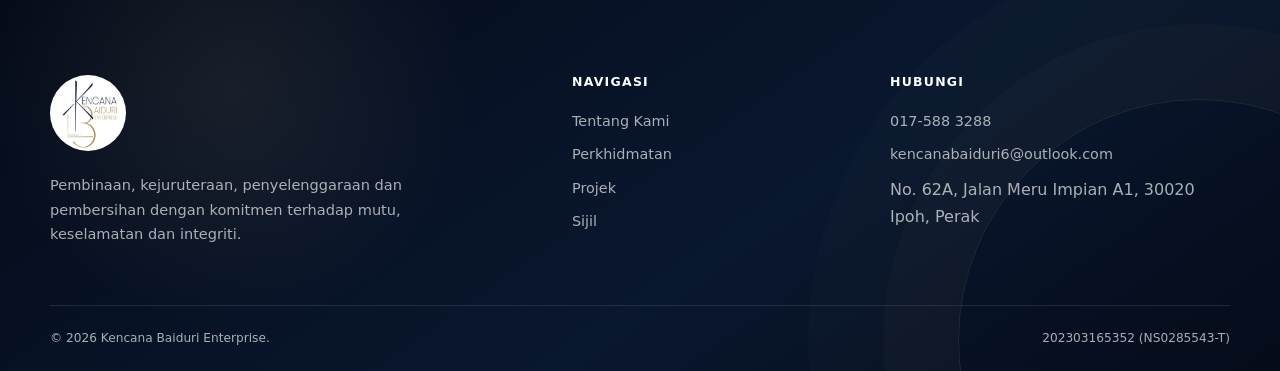
==== commit 87715acd: "Perkemas autoplay muzik dan sokongan sentuhan" ====
--- a/hubungi.html
+++ b/hubungi.html
@@ -4,7 +4,7 @@
   <meta charset="utf-8"><meta name="viewport" content="width=device-width, initial-scale=1">
   <meta name="description" content="Hubungi Kencana Baiduri Enterprise melalui WhatsApp, telefon atau e-mel.">
   <meta name="theme-color" content="#0c1834"><title>Hubungi Kami | Kencana Baiduri Enterprise</title>
-  <link rel="icon" type="image/png" href="assets/images/kencana-baiduri-logo-asal-rasmi.png"><link rel="stylesheet" href="assets/css/style.css"><script src="assets/js/main.js" defer></script>
+  <link rel="icon" type="image/png" href="assets/images/kencana-baiduri-logo-asal-rasmi.png"><link rel="stylesheet" href="assets/css/style.css"><script src="assets/js/main.js?v=autoplay-2" defer></script>
 </head>
 <body>
   <a class="skip-link" href="#kandungan">Langkau ke kandungan</a>
--- a/assets/css/style.css
+++ b/assets/css/style.css
@@ -842,7 +842,7 @@
 
 .metrics {
   display: grid;
-  grid-template-columns: repeat(3, 1fr);
+  grid-template-columns: repeat(3, minmax(0, 1fr));
   margin-top: 64px;
   border: 1px solid var(--line);
   border-radius: var(--radius);
@@ -850,7 +850,8 @@
 }
 
 .metric {
-  padding: 38px;
+  min-width: 0;
+  padding: clamp(24px, 2.4vw, 38px);
   border-right: 1px solid var(--line);
 }
 
@@ -866,15 +867,22 @@
 .metric strong {
   color: var(--navy);
   font-family: Georgia, "Times New Roman", serif;
-  font-size: clamp(2rem, 4vw, 3.4rem);
+  font-size: clamp(1.8rem, 3.4vw, 3.15rem);
   font-weight: 400;
   line-height: 1.1;
+  letter-spacing: -0.035em;
+  white-space: nowrap;
+  font-variant-numeric: tabular-nums lining-nums;
   background: linear-gradient(100deg, var(--navy), #384c73, var(--navy));
   background-size: 200% auto;
   -webkit-background-clip: text;
   background-clip: text;
   color: transparent;
   animation: metric-flow 8s linear infinite;
+}
+
+.metric:last-child strong {
+  font-size: clamp(1.55rem, 2.5vw, 2.65rem);
 }
 
 @keyframes metric-flow {
@@ -892,13 +900,14 @@
 
 .gallery-grid {
   display: grid;
-  grid-template-columns: repeat(4, 1fr);
-  gap: 14px;
+  grid-template-columns: repeat(12, minmax(0, 1fr));
+  grid-auto-rows: 250px;
+  gap: 16px;
 }
 
 .gallery-item {
   position: relative;
-  aspect-ratio: 1 / 0.9;
+  aspect-ratio: auto;
   padding: 0;
   border: 0;
   border-radius: 16px;
@@ -906,6 +915,15 @@
   background: var(--navy);
   overflow: hidden;
 }
+
+.gallery-item:nth-child(1) { grid-column: span 5; }
+.gallery-item:nth-child(2) { grid-column: span 3; }
+.gallery-item:nth-child(3) { grid-column: span 4; }
+.gallery-item:nth-child(4),
+.gallery-item:nth-child(5),
+.gallery-item:nth-child(6) { grid-column: span 4; }
+.gallery-item:nth-child(7) { grid-column: span 7; }
+.gallery-item:nth-child(8) { grid-column: span 5; }
 
 .gallery-item img {
   width: 100%;
@@ -974,11 +992,35 @@
   transition: transform 500ms cubic-bezier(.2, .8, .2, 1);
 }
 
+.document-preview::before {
+  position: absolute;
+  z-index: 4;
+  top: 50%;
+  left: 50%;
+  width: 150%;
+  padding: 11px 20px;
+  border-block: 1px solid rgba(216, 194, 140, 0.55);
+  color: rgba(255, 255, 255, 0.96);
+  background: rgba(12, 24, 52, 0.72);
+  content: "KENCANA BAIDURI ENTERPRISE • UNTUK RUJUKAN SAHAJA";
+  font-size: clamp(0.56rem, 0.72vw, 0.7rem);
+  font-weight: 800;
+  letter-spacing: 0.12em;
+  line-height: 1.35;
+  text-align: center;
+  white-space: nowrap;
+  pointer-events: none;
+  transform: translate(-50%, -50%) rotate(-28deg);
+  transform-origin: center;
+}
+
 .document-preview::after {
   position: absolute;
+  z-index: 3;
   inset: 0;
   display: grid;
-  place-items: center;
+  place-items: end center;
+  padding: 24px;
   color: var(--white);
   background: rgba(12, 24, 52, 0.62);
   content: "Lihat penuh";
@@ -1010,15 +1052,14 @@
 
 .document-actions {
   display: grid;
-  grid-template-columns: minmax(0, 1fr) 42px;
+  grid-template-columns: 1fr;
   align-items: center;
   gap: 15px;
   padding-top: 16px;
   border-top: 1px solid var(--line);
 }
 
-.document-actions button,
-.document-actions a {
+.document-actions button {
   padding: 0;
   border: 0;
   color: var(--muted);
@@ -1032,38 +1073,7 @@
   justify-self: start;
 }
 
-.document-actions .document-download {
-  width: 42px;
-  height: 42px;
-  display: grid;
-  place-items: center;
-  justify-self: end;
-  border: 1px solid rgba(12, 24, 52, 0.13);
-  border-radius: 50%;
-  color: var(--navy);
-  background: rgba(216, 194, 140, 0.28);
-  transition: color var(--transition), background var(--transition), border-color var(--transition), transform var(--transition);
-}
-
-.document-actions .document-download svg {
-  width: 19px;
-  height: 19px;
-  fill: none;
-  stroke: currentColor;
-  stroke-linecap: round;
-  stroke-linejoin: round;
-  stroke-width: 1.8;
-}
-
-.document-actions .document-download:hover {
-  border-color: var(--gold);
-  color: var(--white);
-  background: var(--navy);
-  transform: translateY(-2px);
-}
-
-.document-actions button:hover,
-.document-actions a:hover {
+.document-actions button:hover {
   color: var(--gold);
 }
 
@@ -1627,12 +1637,50 @@
   margin: 0;
 }
 
+.lightbox-media {
+  position: relative;
+  width: fit-content;
+  max-width: 100%;
+  max-height: calc(100vh - 165px);
+  display: grid;
+  place-items: center;
+  margin: auto;
+  border-radius: 8px;
+  overflow: hidden;
+}
+
 .lightbox-figure img {
   max-width: 100%;
   max-height: calc(100vh - 165px);
   margin: auto;
   border-radius: 8px;
   object-fit: contain;
+}
+
+.lightbox-watermark {
+  position: absolute;
+  z-index: 2;
+  top: 50%;
+  left: 50%;
+  width: 150%;
+  display: none;
+  padding: clamp(12px, 1.5vw, 20px) 24px;
+  border-block: 1px solid rgba(216, 194, 140, 0.72);
+  color: rgba(255, 255, 255, 0.97);
+  background: rgba(12, 24, 52, 0.7);
+  font-size: clamp(0.65rem, 1.15vw, 0.95rem);
+  font-weight: 850;
+  letter-spacing: 0.16em;
+  line-height: 1.35;
+  text-align: center;
+  white-space: nowrap;
+  pointer-events: none;
+  transform: translate(-50%, -50%) rotate(-28deg);
+  transform-origin: center;
+}
+
+.lightbox-figure.document-lightbox .lightbox-watermark {
+  display: block;
 }
 
 .lightbox-figure img.gallery-lightbox-image {
@@ -1762,6 +1810,91 @@
   opacity: 1;
   pointer-events: auto;
   transform: none;
+}
+
+.music-control {
+  position: fixed;
+  z-index: 82;
+  left: 24px;
+  bottom: 24px;
+  width: 52px;
+  height: 52px;
+  display: grid;
+  place-items: center;
+  padding: 0;
+  border: 1px solid rgba(216, 194, 140, 0.5);
+  border-radius: 50%;
+  color: var(--gold-light);
+  background: rgba(7, 16, 36, 0.92);
+  box-shadow: 0 14px 34px rgba(7, 16, 36, 0.22);
+  backdrop-filter: blur(10px);
+  cursor: pointer;
+  transition: color var(--transition), background var(--transition), transform var(--transition), box-shadow var(--transition);
+}
+
+.music-control::after {
+  position: absolute;
+  left: calc(100% + 10px);
+  padding: 7px 10px;
+  border-radius: 7px;
+  color: var(--white);
+  background: rgba(7, 16, 36, 0.94);
+  content: attr(title);
+  font-size: 0.7rem;
+  font-weight: 700;
+  line-height: 1;
+  white-space: nowrap;
+  opacity: 0;
+  pointer-events: none;
+  transform: translateX(-5px);
+  transition: opacity var(--transition), transform var(--transition);
+}
+
+.music-control:hover,
+.music-control:focus-visible {
+  color: var(--navy);
+  background: var(--gold-light);
+  box-shadow: 0 18px 40px rgba(7, 16, 36, 0.3);
+  transform: translateY(-3px);
+}
+
+.music-control:hover::after,
+.music-control:focus-visible::after {
+  opacity: 1;
+  transform: translateX(0);
+}
+
+.music-bars {
+  height: 19px;
+  display: flex;
+  align-items: center;
+  gap: 3px;
+}
+
+.music-bars i {
+  width: 2px;
+  height: 7px;
+  display: block;
+  border-radius: 3px;
+  background: currentColor;
+  transform-origin: center;
+}
+
+.music-bars i:nth-child(2) { height: 15px; }
+.music-bars i:nth-child(3) { height: 11px; }
+.music-bars i:nth-child(4) { height: 5px; }
+
+.music-control.playing .music-bars i {
+  animation: music-pulse 850ms ease-in-out infinite alternate;
+}
+
+.music-control.playing .music-bars i:nth-child(2) { animation-delay: -420ms; }
+.music-control.playing .music-bars i:nth-child(3) { animation-delay: -170ms; }
+.music-control.playing .music-bars i:nth-child(4) { animation-delay: -610ms; }
+
+@keyframes music-pulse {
+  0% { transform: scaleY(0.45); }
+  100% { transform: scaleY(1.25); }
 }
 
 .float-btn {
@@ -1893,15 +2026,454 @@
   transform: translateY(0);
 }
 
+/* Signature experience */
+::selection {
+  color: var(--navy);
+  background: var(--gold-light);
+}
+
+body {
+  overflow-x: clip;
+}
+
+body::before {
+  position: fixed;
+  z-index: 0;
+  inset: 0;
+  content: "";
+  background-image:
+    radial-gradient(circle at 20% 15%, rgba(216, 194, 140, 0.035), transparent 22%),
+    radial-gradient(circle at 80% 72%, rgba(22, 39, 72, 0.035), transparent 24%);
+  pointer-events: none;
+}
+
+.page-curtain {
+  position: fixed;
+  z-index: 1000;
+  inset: 0;
+  display: grid;
+  place-items: center;
+  background:
+    radial-gradient(circle at 50% 50%, rgba(216, 194, 140, 0.13), transparent 27%),
+    linear-gradient(145deg, #050d1e, #11244b 58%, #071126);
+  pointer-events: none;
+  transform: scaleY(1);
+  transform-origin: top;
+  transition: transform 720ms cubic-bezier(.76, 0, .24, 1);
+}
+
+.page-curtain-logo {
+  display: block;
+  width: clamp(150px, 20vw, 230px);
+  height: auto;
+  object-fit: contain;
+  box-shadow: 0 30px 80px rgba(0, 0, 0, 0.28);
+}
+
+body.page-ready .page-curtain {
+  transform: scaleY(0);
+}
+
+body.page-leaving .page-curtain {
+  transform: scaleY(1);
+  transform-origin: bottom;
+}
+
+.ambient-cursor {
+  position: fixed;
+  z-index: 90;
+  top: 0;
+  left: 0;
+  width: 240px;
+  height: 240px;
+  border: 1px solid rgba(216, 194, 140, 0.16);
+  border-radius: 50%;
+  background: radial-gradient(circle, rgba(216, 194, 140, 0.12), rgba(216, 194, 140, 0.025) 42%, transparent 68%);
+  opacity: 0;
+  pointer-events: none;
+  transform: translate3d(-50%, -50%, 0);
+  transition: width 260ms ease, height 260ms ease, opacity 260ms ease, border-color 260ms ease;
+}
+
+.ambient-cursor.is-active {
+  opacity: 1;
+}
+
+.ambient-cursor.is-hovering {
+  width: 310px;
+  height: 310px;
+  border-color: rgba(216, 194, 140, 0.3);
+}
+
+.site-header::after {
+  position: absolute;
+  right: 50%;
+  bottom: -1px;
+  left: 50%;
+  height: 1px;
+  content: "";
+  background: linear-gradient(90deg, transparent, var(--gold-light), transparent);
+  opacity: 0;
+  transition: right 650ms ease, left 650ms ease, opacity var(--transition);
+}
+
+.site-header.scrolled::after,
+.site-header.inner-header::after {
+  right: 12%;
+  left: 12%;
+  opacity: 0.55;
+}
+
+.brand img {
+  box-shadow: 0 0 0 1px rgba(216, 194, 140, 0.22), 0 8px 24px rgba(6, 15, 34, 0.14);
+  transition: transform 500ms cubic-bezier(.2, .9, .2, 1.15), box-shadow var(--transition);
+}
+
+.brand:hover img {
+  box-shadow: 0 0 0 5px rgba(216, 194, 140, 0.12), 0 12px 30px rgba(6, 15, 34, 0.18);
+  transform: scale(1.07);
+}
+
+.hero::before,
+.hero::after {
+  position: absolute;
+  content: "";
+  pointer-events: none;
+}
+
+.hero::before {
+  z-index: 0;
+  inset: 0;
+  background:
+    radial-gradient(circle at var(--hero-x, 74%) var(--hero-y, 42%), rgba(216, 194, 140, 0.2), transparent 20%),
+    linear-gradient(120deg, transparent 56%, rgba(216, 194, 140, 0.075) 56.2%, transparent 56.5%);
+}
+
+.hero::after {
+  z-index: 0;
+  top: -28%;
+  right: -7%;
+  width: min(52vw, 760px);
+  aspect-ratio: 1;
+  border: 1px solid rgba(216, 194, 140, 0.22);
+  border-radius: 50%;
+  background:
+    repeating-radial-gradient(circle, transparent 0 48px, rgba(216, 194, 140, 0.07) 49px 50px),
+    conic-gradient(from 90deg, transparent, rgba(216, 194, 140, 0.12), transparent 36%);
+  box-shadow: 0 0 0 85px rgba(216, 194, 140, 0.025), 0 0 0 170px rgba(216, 194, 140, 0.015);
+  animation: hero-orbit 28s linear infinite;
+}
+
+@keyframes hero-orbit {
+  to { transform: rotate(360deg); }
+}
+
+.hero-content,
+.hero-stats {
+  z-index: 2;
+}
+
+.hero-content {
+  position: relative;
+}
+
+.hero-content::after {
+  position: absolute;
+  bottom: 134px;
+  left: -70px;
+  width: 110px;
+  height: 1px;
+  content: "";
+  background: linear-gradient(90deg, transparent, var(--gold-light));
+  animation: hero-marker 3.6s ease-in-out infinite;
+}
+
+@keyframes hero-marker {
+  0%, 100% { opacity: 0.35; transform: translateX(-12px); }
+  50% { opacity: 1; transform: translateX(12px); }
+}
+
+.page-hero {
+  background:
+    radial-gradient(circle at var(--hero-x, 78%) var(--hero-y, 35%), rgba(216, 194, 140, 0.2), transparent 24%),
+    linear-gradient(135deg, #071126 0%, #11244a 62%, #08142d 100%);
+}
+
+.section::after {
+  position: absolute;
+  z-index: -1;
+  inset: 0;
+  content: "";
+  background: radial-gradient(circle 340px at var(--section-x, 50%) var(--section-y, 50%), rgba(216, 194, 140, 0.12), transparent 70%);
+  opacity: 0;
+  pointer-events: none;
+  transition: opacity 500ms ease;
+}
+
+.section:hover::after {
+  opacity: 1;
+}
+
+.section-heading {
+  position: relative;
+}
+
+.section-heading::after {
+  position: absolute;
+  right: 0;
+  bottom: -22px;
+  left: 0;
+  height: 1px;
+  content: "";
+  background: linear-gradient(90deg, var(--gold), rgba(12, 24, 52, 0.08) 38%, transparent);
+  transform: scaleX(0);
+  transform-origin: left;
+  transition: transform 1.1s cubic-bezier(.2, .8, .2, 1);
+}
+
+.section-heading.is-visible::after,
+.reveal.is-visible .section-heading::after {
+  transform: scaleX(1);
+}
+
+.kinetic-word {
+  display: inline-block;
+  opacity: 0;
+  filter: blur(8px);
+  transform: translateY(0.45em) rotate(2deg);
+  transition:
+    opacity 620ms ease calc(var(--word-index) * 36ms),
+    filter 720ms ease calc(var(--word-index) * 36ms),
+    transform 760ms cubic-bezier(.2, .85, .2, 1) calc(var(--word-index) * 36ms);
+}
+
+.reveal.is-visible .kinetic-word,
+.kinetic-title.reveal.is-visible .kinetic-word {
+  opacity: 1;
+  filter: blur(0);
+  transform: none;
+}
+
+.btn {
+  position: relative;
+  isolation: isolate;
+  overflow: hidden;
+  box-shadow: 0 10px 30px rgba(6, 15, 34, 0.1);
+}
+
+.btn::before {
+  position: absolute;
+  z-index: -1;
+  inset: -2px;
+  content: "";
+  background: linear-gradient(110deg, transparent 25%, rgba(255, 255, 255, 0.42) 48%, transparent 72%);
+  transform: translateX(-130%);
+  transition: transform 800ms cubic-bezier(.2, .8, .2, 1);
+}
+
+.btn:hover::before {
+  transform: translateX(130%);
+}
+
+.stat {
+  position: relative;
+  overflow: hidden;
+  transition: background var(--transition), transform var(--transition);
+}
+
+.stat::after {
+  position: absolute;
+  right: -44px;
+  bottom: -66px;
+  width: 120px;
+  height: 120px;
+  border: 1px solid rgba(216, 194, 140, 0.14);
+  border-radius: 50%;
+  content: "";
+  transition: transform 650ms ease;
+}
+
+.stat:hover {
+  background: rgba(216, 194, 140, 0.075);
+}
+
+.stat:hover::after {
+  transform: scale(1.35);
+}
+
+.service-grid {
+  border-radius: 28px;
+  box-shadow: 0 28px 75px rgba(12, 24, 52, 0.1);
+  overflow: hidden;
+}
+
+.service-card .number {
+  position: relative;
+}
+
+.service-card .number::after {
+  position: absolute;
+  top: -52px;
+  left: -14px;
+  width: 112px;
+  height: 112px;
+  border: 1px solid rgba(12, 24, 52, 0.06);
+  border-radius: 50%;
+  content: "";
+  pointer-events: none;
+  transition: border-color var(--transition), transform 600ms cubic-bezier(.2, .8, .2, 1);
+}
+
+.service-card:hover .number::after {
+  border-color: rgba(255, 255, 255, 0.1);
+  transform: translate(12px, 12px) rotate(-5deg);
+}
+
+.project-row {
+  position: relative;
+  isolation: isolate;
+  overflow: hidden;
+}
+
+.project-row::before {
+  position: absolute;
+  z-index: -1;
+  top: 0;
+  bottom: 0;
+  left: 0;
+  width: 5px;
+  content: "";
+  background: linear-gradient(180deg, var(--gold-light), var(--gold));
+  transform: scaleY(0);
+  transform-origin: bottom;
+  transition: transform 520ms cubic-bezier(.2, .8, .2, 1);
+}
+
+.project-row:hover::before {
+  transform: scaleY(1);
+}
+
+.metric {
+  position: relative;
+  overflow: hidden;
+  transition: background var(--transition), transform var(--transition);
+}
+
+.metric:hover {
+  background: rgba(216, 194, 140, 0.1);
+  transform: translateY(-4px);
+}
+
+.gallery-item::before {
+  position: absolute;
+  z-index: 2;
+  top: 50%;
+  left: 50%;
+  width: 52px;
+  height: 52px;
+  display: grid;
+  place-items: center;
+  border: 1px solid rgba(255, 255, 255, 0.55);
+  border-radius: 50%;
+  color: var(--white);
+  background:
+    linear-gradient(currentColor, currentColor) center / 16px 1px no-repeat,
+    linear-gradient(currentColor, currentColor) center / 1px 16px no-repeat,
+    rgba(7, 16, 36, 0.42);
+  backdrop-filter: blur(8px);
+  content: "";
+  opacity: 0;
+  pointer-events: none;
+  transform: translate(-50%, -42%) scale(0.7) rotate(-90deg);
+  transition: opacity var(--transition), transform 500ms cubic-bezier(.2, .9, .2, 1.2);
+}
+
+.gallery-item:hover::before {
+  opacity: 1;
+  transform: translate(-50%, -50%) scale(1) rotate(0);
+}
+
+.document-card {
+  position: relative;
+  isolation: isolate;
+}
+
+.document-card::before {
+  position: absolute;
+  z-index: 3;
+  inset: 0;
+  border: 1px solid transparent;
+  border-radius: inherit;
+  content: "";
+  pointer-events: none;
+  transition: border-color var(--transition), box-shadow var(--transition);
+}
+
+.document-card:hover::before {
+  border-color: rgba(216, 194, 140, 0.65);
+  box-shadow: inset 0 0 35px rgba(216, 194, 140, 0.08);
+}
+
+.cta-band {
+  background:
+    radial-gradient(circle at var(--section-x, 75%) var(--section-y, 45%), rgba(216, 194, 140, 0.17), transparent 23%),
+    linear-gradient(125deg, #071126, #13284f 58%, #071126);
+}
+
+.cta-band::after {
+  position: absolute;
+  inset: 0;
+  content: "";
+  background-image:
+    linear-gradient(rgba(255, 255, 255, 0.035) 1px, transparent 1px),
+    linear-gradient(90deg, rgba(255, 255, 255, 0.035) 1px, transparent 1px);
+  background-size: 56px 56px;
+  mask-image: linear-gradient(90deg, transparent, black 38%, black 72%, transparent);
+  pointer-events: none;
+  animation: cta-grid-shift 14s linear infinite;
+}
+
+@keyframes cta-grid-shift {
+  to { background-position: 56px 56px; }
+}
+
+.site-footer {
+  position: relative;
+  overflow: hidden;
+  background:
+    radial-gradient(circle at 18% 24%, rgba(216, 194, 140, 0.09), transparent 22%),
+    linear-gradient(145deg, #050b19, #09172f 60%, #050b19);
+}
+
+.site-footer::before {
+  position: absolute;
+  right: -160px;
+  bottom: -210px;
+  width: 480px;
+  height: 480px;
+  border: 1px solid rgba(216, 194, 140, 0.12);
+  border-radius: 50%;
+  content: "";
+  box-shadow: 0 0 0 75px rgba(216, 194, 140, 0.02), 0 0 0 150px rgba(216, 194, 140, 0.012);
+}
+
+.footer-main,
+.footer-bottom {
+  position: relative;
+  z-index: 1;
+}
+
 /* Motion */
 .reveal {
   opacity: 0;
-  transform: translateY(24px);
-  transition: opacity 700ms cubic-bezier(.2, .8, .2, 1), transform 700ms cubic-bezier(.2, .8, .2, 1);
+  filter: blur(7px);
+  transform: translateY(32px) scale(0.985);
+  transition: opacity 760ms cubic-bezier(.2, .8, .2, 1), filter 820ms ease, transform 820ms cubic-bezier(.2, .8, .2, 1);
 }
 
 .reveal.is-visible {
   opacity: 1;
+  filter: blur(0);
   transform: none;
 }
 
@@ -1937,6 +2509,17 @@
 
   .document-grid {
     grid-template-columns: repeat(2, 1fr);
+  }
+
+  .gallery-grid {
+    grid-template-columns: repeat(2, 1fr);
+    grid-auto-rows: auto;
+  }
+
+  .gallery-item,
+  .gallery-item:nth-child(n) {
+    grid-column: auto;
+    aspect-ratio: 1 / 0.9;
   }
 
   .company-profile-stage {
@@ -1970,9 +2553,52 @@
   }
 }
 
+@media (max-height: 820px) and (min-width: 901px) {
+  .hero {
+    min-height: 700px;
+  }
+
+  .hero-content {
+    max-width: 720px;
+    padding: 116px 0 106px;
+  }
+
+  .hero h1 {
+    margin-bottom: 18px;
+    font-size: clamp(3.6rem, 5.3vw, 5rem);
+  }
+
+  .hero .lead {
+    margin-bottom: 22px;
+  }
+
+  .stat {
+    padding-block: 14px;
+  }
+}
+
 @media (max-width: 900px) {
   :root {
     --container: min(100% - 32px, 680px);
+  }
+
+  .ambient-cursor {
+    display: none;
+  }
+
+  .hero::after {
+    top: -8%;
+    right: -42%;
+    width: 720px;
+    opacity: 0.52;
+  }
+
+  .hero-content::after {
+    display: none;
+  }
+
+  .service-grid {
+    border-radius: 22px;
   }
 
   .org-chart {
@@ -2141,6 +2767,19 @@
     font-size: clamp(2.8rem, 14vw, 4.1rem);
   }
 
+  .hero::after {
+    top: 2%;
+    right: -110%;
+    width: 640px;
+    opacity: 0.35;
+  }
+
+  .service-card .number::after {
+    top: -34px;
+    width: 88px;
+    height: 88px;
+  }
+
   .hero-actions {
     display: grid;
   }
@@ -2265,6 +2904,17 @@
     bottom: 12px;
   }
 
+  .music-control {
+    left: 12px;
+    bottom: 12px;
+    width: 46px;
+    height: 46px;
+  }
+
+  .music-control::after {
+    display: none;
+  }
+
   .float-btn {
     width: 46px;
     height: 46px;
